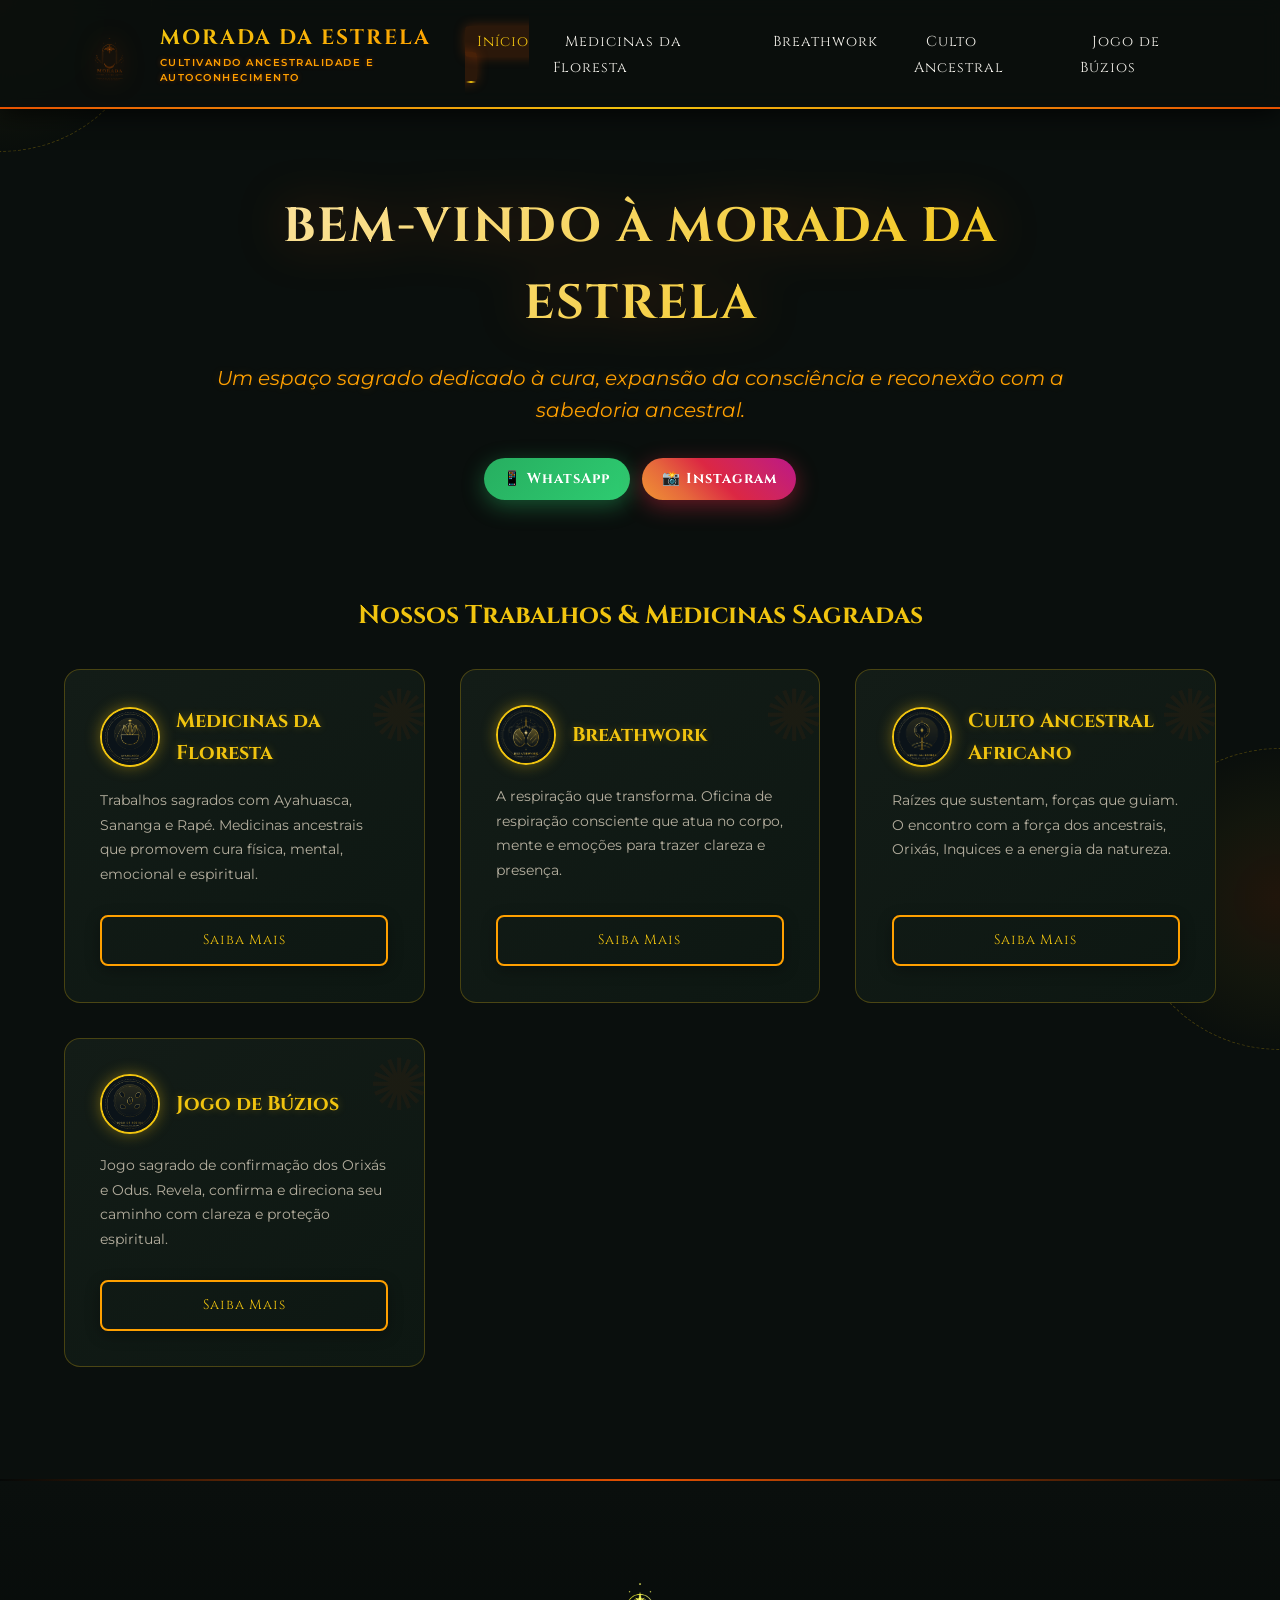
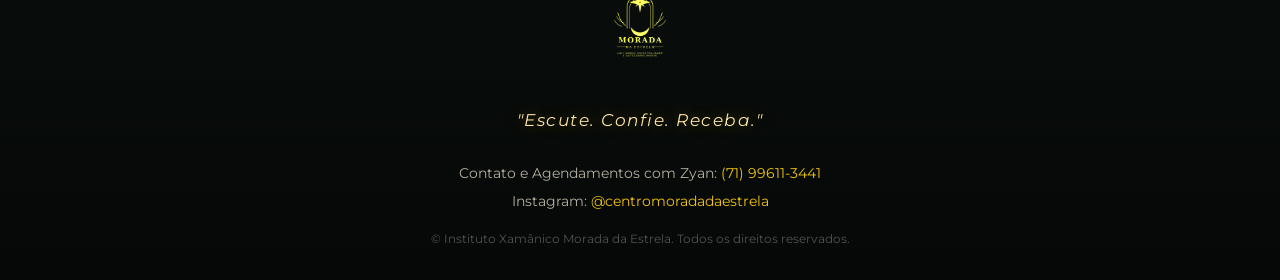
==== index.html @ 3ba4f60c "icone whats e instagram" ====
<!DOCTYPE html>
<html lang="pt-BR">
<head>
    <meta charset="UTF-8">
    <meta name="viewport" content="width=device-width, initial-scale=1.0">
    <title>Instituto Xamânico Morada da Estrela</title>
    <link href="https://fonts.googleapis.com/css2?family=Cinzel:wght@400;600;700&family=Montserrat:wght@300;400;500;600&display=swap" rel="stylesheet">
    <link rel="stylesheet" href="css/style.css">
    <link rel="shortcut icon" href="assets/icones/sol.png" type="image/x-icon">
</head>
<body>

    <header>
        <div class="nav-container">
            <div class="logo-container">
                <a href="index.html" class="logo-link">
                    <img src="assets/imagens/logo.png" alt="Logo Morada da Estrela" class="header-logo">
                    <div class="logo-text">
                        <span class="logo-title">MORADA DA ESTRELA</span>
                        <span class="logo-subtitle">Cultivando Ancestralidade e Autoconhecimento</span>
                    </div>
                </a>
            </div>
            
            <button class="menu-toggle" aria-label="Abrir Menu">
                <span></span>
                <span></span>
                <span></span>
            </button>

            <nav>
                <ul>
                    <li><a href="index.html" class="active">Início</a></li>
                    <li><a href="paginas/medicinas-da-floresta.html">Medicinas da Floresta</a></li>
                    <li><a href="paginas/breathwork.html">Breathwork</a></li>
                    <li><a href="paginas/culto-ancestral.html">Culto Ancestral</a></li>
                    <li><a href="paginas/jogo-de-buzios.html">Jogo de Búzios</a></li>
                </ul>
            </nav>
        </div>
    </header>

    <main>
        <section class="hero">
            <h1>BEM-VINDO À MORADA DA ESTRELA</h1>
            <p class="tagline">Um espaço sagrado dedicado à cura, expansão da consciência e reconexão com a sabedoria ancestral.</p>
            
            <div style="margin-top: 1.5rem; display: flex; gap: 0.8rem; justify-content: center; flex-wrap: wrap;">
                <a href="https://wa.me/5571996113441" target="_blank" class="btn btn-whatsapp" style="padding: 0.6rem 1.2rem; font-size: 0.9rem;">
                    📱 WhatsApp
                </a>
                <a href="https://www.instagram.com/centromoradadaestrela" target="_blank" class="btn btn-instagram" style="padding: 0.6rem 1.2rem; font-size: 0.9rem;">
                    📸 Instagram
                </a>
            </div>
        </section>

        <section class="container">
            <h2 style="text-align: center; font-family: var(--font-heading); color: var(--color-gold); margin-bottom: 2rem; font-size: 1.6rem;">Nossos Trabalhos & Medicinas Sagradas</h2>
            
            <div class="grid">
                <div class="card">
                    <div>
                        <div class="card-header">
                            <img src="assets/icones/ayahuasca.png" alt="Medicinas da Floresta" class="card-thumb">
                            <h3>Medicinas da Floresta</h3>
                        </div>
                        <p style="font-size: 0.9rem;">Trabalhos sagrados com Ayahuasca, Sananga e Rapé. Medicinas ancestrais que promovem cura física, mental, emocional e espiritual.</p>
                    </div>
                    <a href="paginas/medicinas-da-floresta.html" class="btn">Saiba Mais</a>
                </div>

                <div class="card">
                    <div>
                        <div class="card-header">
                            <img src="assets/icones/breathwork.png" alt="Breathwork" class="card-thumb">
                            <h3>Breathwork</h3>
                        </div>
                        <p style="font-size: 0.9rem;">A respiração que transforma. Oficina de respiração consciente que atua no corpo, mente e emoções para trazer clareza e presença.</p>
                    </div>
                    <a href="paginas/breathwork.html" class="btn">Saiba Mais</a>
                </div>

                <div class="card">
                    <div>
                        <div class="card-header">
                            <img src="assets/icones/culto.png" alt="Culto Ancestral Africano" class="card-thumb">
                            <h3>Culto Ancestral Africano</h3>
                        </div>
                        <p style="font-size: 0.9rem;">Raízes que sustentam, forças que guiam. O encontro com a força dos ancestrais, Orixás, Inquices e a energia da natureza.</p>
                    </div>
                    <a href="paginas/culto-ancestral.html" class="btn">Saiba Mais</a>
                </div>

                <div class="card">
                    <div>
                        <div class="card-header">
                            <img src="assets/icones/buzios.png" alt="Jogo de Búzios" class="card-thumb">
                            <h3>Jogo de Búzios</h3>
                        </div>
                        <p style="font-size: 0.9rem;">Jogo sagrado de confirmação dos Orixás e Odus. Revela, confirma e direciona seu caminho com clareza e proteção espiritual.</p>
                    </div>
                    <a href="paginas/jogo-de-buzios.html" class="btn">Saiba Mais</a>
                </div>
            </div>
        </section>
    </main>

    <footer>
        <div style="margin-bottom: 1.5rem;">
            <img src="assets/imagens/logo.png" alt="Logo Morada da Estrela" style="width: 130px; height: 130px; object-fit: contain; filter: invert(100%) sepia(100%) saturate(400%) hue-rotate(5deg) brightness(110%);">
        </div>

        <p class="footer-quote" style="font-size: 1.05rem;">"Escute. Confie. Receba."</p>
        <p style="color: var(--color-muted); font-size: 0.85rem;">
            Contato e Agendamentos com Zyan: 
            <a href="https://wa.me/5571996113441" style="color: var(--color-gold); text-decoration: none;" target="_blank">(71) 99611-3441</a>
        </p>
        <p style="color: var(--color-muted); font-size: 0.85rem; margin-top: 0.4rem;">
            Instagram: 
            <a href="https://www.instagram.com/centromoradadaestrela" style="color: var(--color-gold); text-decoration: none;" target="_blank">@centromoradadaestrela</a>
        </p>
        <p style="color: rgba(255,255,255,0.3); font-size: 0.75rem; margin-top: 1rem;">&copy; Instituto Xamânico Morada da Estrela. Todos os direitos reservados.</p>
    </footer>

    <script src="js/main.js"></script>
</body>
</html>
---- css/style.css ----
/* Estilos Gerais - Instituto Xamânico Morada da Estrela */
:root {
    --color-bg: #0a0f0d;            /* Verde Floresta Noturno Profundo */
    --color-card: #131c17;          /* Verde Folha Sombrio Texturizado */
    --color-gold: #f1c40f;          /* Dourado Solar Vibrante */
    --color-gold-light: #fce4a6;    /* Dourado Estelar Brilhante */
    --color-fire: #e65100;          /* Laranja Fogo Sagrado Vivo */
    --color-terracotta: #d84315;    /* Terracota Terra Quente */
    --color-ochre: #ffa000;         /* Ocre Solar Intenso */
    --color-text: #f4f1eb;          /* Marfim Orgânico Luminoso */
    --color-muted: #b5af9f;         /* Cinza Esverdeado Suave */
    --color-accent: #1b382b;        /* Verde Esmeralda Ancestral */
    --color-whatsapp: #27ae60;      /* Verde Natural Vivo */
    --font-heading: 'Cinzel', 'Georgia', serif;
    --font-body: 'Montserrat', sans-serif;
}

* {
    margin: 0;
    padding: 0;
    box-sizing: border-box;
    scroll-behavior: smooth;
}

/* ==========================================
    ANIMAÇÕES VIVAS E SAGRADAS
   ========================================== */
@keyframes magicalGlow {
    0%, 100% {
        box-shadow: 0 0 20px rgba(241, 196, 15, 0.2), inset 0 0 15px rgba(230, 81, 0, 0.1);
        border-color: rgba(241, 196, 15, 0.4);
    }
    50% {
        box-shadow: 0 0 35px rgba(230, 81, 0, 0.4), inset 0 0 25px rgba(241, 196, 15, 0.2);
        border-color: rgba(230, 81, 0, 0.8);
    }
}

@keyframes floatHero {
    0%, 100% { transform: translateY(0); }
    50% { transform: translateY(-8px); }
}

@keyframes mandalaSpin {
    from { transform: rotate(0deg) scale(1); }
    50% { transform: rotate(180deg) scale(1.05); }
    to { transform: rotate(360deg) scale(1); }
}

@keyframes fireSparkle {
    0%, 100% { opacity: 0.3; transform: scale(1); }
    50% { opacity: 0.7; transform: scale(1.15); }
}

@keyframes textShimmer {
    0% { background-position: 0% 50%; }
    50% { background-position: 100% 50%; }
    100% { background-position: 0% 50%; }
}

body {
    background-color: var(--color-bg);
    color: var(--color-text);
    font-family: var(--font-body);
    line-height: 1.6;
    
    /* IMAGEM DO CÉU ESTRELADO DE FUNDO COM FILTRO DE ESCURECIMENTO */
    background-image: 
        radial-gradient(circle at 50% 50%, rgba(10, 15, 13, 0.65) 0%, rgba(10, 15, 13, 0.92) 100%),
        url('https://images.unsplash.com/photo-1506703719100-a0f3a48c0f86?q=80&w=1920&auto=format&fit=crop');
    
    background-size: cover;
    background-position: center;
    background-attachment: fixed; /* Efeito imersivo fixed ao rolar */
    min-height: 100vh;
    overflow-x: hidden;
    position: relative;
}

/* Mandalas Animadas nas Bordas da Página */
body::before, body::after {
    content: '';
    position: fixed;
    width: 300px;
    height: 300px;
    background: radial-gradient(circle, rgba(230, 81, 0, 0.1) 0%, rgba(241, 196, 15, 0.04) 40%, transparent 75%);
    border: 1px dashed rgba(241, 196, 15, 0.25);
    border-radius: 50%;
    z-index: -1;
    pointer-events: none;
    animation: mandalaSpin 40s linear infinite;
}

body::before {
    top: -150px;
    left: -150px;
}

body::after {
    bottom: -150px;
    right: -150px;
    animation-direction: reverse;
    animation-duration: 50s;
}

/* ==========================================
    PADRONIZAÇÃO DE IMAGENS E ÍCONES (FIX TAMANHOS)
   ========================================== */

/* Ícones dos Cards (padronizados em todas as páginas) */
.card-thumb {
    width: 60px !important;
    height: 60px !important;
    min-width: 60px !important;
    min-height: 60px !important;
    border-radius: 50%;
    object-fit: cover;
    border: 2px solid var(--color-gold);
    box-shadow: 0 0 15px rgba(241, 196, 15, 0.4);
    flex-shrink: 0;
    transition: all 0.4s ease;
}

/* Emblema do Topo / Hero (Páginas internas) */
.hero-emblem {
    width: 90px;
    height: 90px;
    margin: 0 auto 1.5rem auto;
    display: flex;
    align-items: center;
    justify-content: center;
}

.hero-emblem-img {
    width: 100% !important;
    height: 100% !important;
    object-fit: contain;
    filter: drop-shadow(0 0 15px rgba(241, 196, 15, 0.5));
    animation: floatHero 4s ease-in-out infinite;
}

/* Logos do Header */
.header-logo {
    width: 75px !important;
    height: 75px !important;
    object-fit: contain;
    filter: sepia(100%) saturate(600%) hue-rotate(350deg) brightness(125%) drop-shadow(0 0 12px rgba(230, 81, 0, 0.6));
    transition: transform 0.5s cubic-bezier(0.175, 0.885, 0.32, 1.275), filter 0.3s ease;
}

/* ==========================================
    HEADER & NAVEGAÇÃO INTERATIVA
   ========================================== */
header {
    background-color: rgba(10, 15, 13, 0.9);
    border-bottom: 2px solid transparent;
    border-image: linear-gradient(90deg, var(--color-fire), var(--color-gold), var(--color-fire)) 1;
    position: sticky;
    top: 0;
    z-index: 1000;
    backdrop-filter: blur(10px);
    box-shadow: 0 4px 25px rgba(0, 0, 0, 0.8);
    transition: all 0.4s ease;
}

.nav-container {
    max-width: 1200px;
    margin: 0 auto;
    display: flex;
    justify-content: space-between;
    align-items: center;
    padding: 1rem 2rem;
    position: relative;
}

.logo-container {
    display: flex;
    align-items: center;
}

.logo-link {
    display: flex;
    align-items: center;
    gap: 0.8rem;
    text-decoration: none;
}

.logo-text {
    display: flex;
    flex-direction: column;
}

.logo-title {
    font-family: var(--font-heading);
    background: linear-gradient(135deg, var(--color-gold), var(--color-ochre), var(--color-fire));
    background-size: 200% auto;
    -webkit-background-clip: text;
    -webkit-text-fill-color: transparent;
    font-size: 1.3rem;
    letter-spacing: 2px;
    text-transform: uppercase;
    font-weight: 700;
    animation: textShimmer 6s ease infinite;
}

.logo-subtitle {
    font-size: 0.6rem;
    color: var(--color-ochre);
    letter-spacing: 1.5px;
    text-transform: uppercase;
    font-weight: 600;
    text-shadow: 0 0 5px rgba(230, 81, 0, 0.4);
}

nav ul {
    display: flex;
    list-style: none;
    gap: 1.5rem;
}

nav a {
    color: var(--color-text);
    text-decoration: none;
    font-size: 0.9rem;
    letter-spacing: 1px;
    transition: all 0.3s cubic-bezier(0.4, 0, 0.2, 1);
    font-family: var(--font-heading);
    position: relative;
    padding: 6px 12px;
    border-radius: 4px;
}

nav a:hover {
    color: var(--color-gold);
    background: rgba(241, 196, 15, 0.08);
    transform: translateY(-2px);
}

nav a.active {
    color: var(--color-gold);
    background: rgba(230, 81, 0, 0.15);
    box-shadow: 0 0 12px rgba(230, 81, 0, 0.3);
}

nav a.active::after {
    content: '';
    position: absolute;
    bottom: 0;
    left: 10%;
    width: 80%;
    height: 2px;
    background: linear-gradient(90deg, transparent, var(--color-gold), transparent);
}

/* Botão Menu Hambúrguer (Mobile) Animado */
.menu-toggle {
    display: none;
    flex-direction: column;
    justify-content: space-around;
    width: 32px;
    height: 26px;
    background: transparent;
    border: none;
    cursor: pointer;
    z-index: 1001;
    padding: 0;
}

.menu-toggle span {
    width: 100%;
    height: 3px;
    background: linear-gradient(90deg, var(--color-gold), var(--color-fire));
    border-radius: 3px;
    transition: all 0.4s cubic-bezier(0.68, -0.55, 0.265, 1.55);
    box-shadow: 0 0 8px rgba(241, 196, 15, 0.4);
}

.menu-toggle.open span:nth-child(1) {
    transform: rotate(45deg) translate(6px, 6px);
}

.menu-toggle.open span:nth-child(2) {
    opacity: 0;
    transform: translateX(-10px);
}

.menu-toggle.open span:nth-child(3) {
    transform: rotate(-45deg) translate(6px, -6px);
}

/* ==========================================
    HERO SECTION DINÂMICA
   ========================================== */
.hero {
    text-align: center;
    padding: 5rem 1.5rem 4rem;
    max-width: 900px;
    margin: 0 auto;
    position: relative;
    animation: floatHero 6s ease-in-out infinite;
}

.hero h1 {
    font-family: var(--font-heading);
    background: linear-gradient(135deg, var(--color-gold-light), var(--color-gold), var(--color-fire));
    background-size: 200% auto;
    -webkit-background-clip: text;
    -webkit-text-fill-color: transparent;
    font-size: 3rem;
    margin-bottom: 1.2rem;
    letter-spacing: 2px;
    animation: textShimmer 5s ease infinite;
    filter: drop-shadow(0 0 25px rgba(230, 81, 0, 0.3));
}

.hero p.tagline {
    font-size: 1.25rem;
    font-style: italic;
    color: var(--color-ochre);
    margin-bottom: 2rem;
    text-shadow: 0 0 10px rgba(255, 160, 0, 0.2);
}

/* ==========================================
    GRID & CARDS COM FLUTUAÇÃO E BRILHO VIVO
   ========================================== */
.container {
    max-width: 1200px;
    margin: 0 auto;
    padding: 2rem 1.5rem;
}

.grid {
    display: grid;
    grid-template-columns: repeat(auto-fit, minmax(280px, 1fr));
    gap: 2.2rem;
    margin-top: 2rem;
}

.card {
    background: linear-gradient(145deg, var(--color-card) 0%, #0d1712 100%);
    border: 1px solid rgba(241, 196, 15, 0.25);
    border-radius: 16px;
    padding: 2.2rem;
    position: relative;
    overflow: hidden;
    transition: all 0.4s cubic-bezier(0.165, 0.84, 0.44, 1);
    display: flex;
    flex-direction: column;
    justify-content: space-between;
    animation: magicalGlow 7s ease-in-out infinite;
}

.card::before {
    content: '✺';
    position: absolute;
    top: -12px;
    right: -5px;
    font-size: 4.5rem;
    color: rgba(230, 81, 0, 0.05);
    pointer-events: none;
    transition: transform 0.6s cubic-bezier(0.175, 0.885, 0.32, 1.275);
}

.card:hover {
    transform: translateY(-10px) scale(1.02);
    border-color: var(--color-fire);
    box-shadow: 0 15px 35px rgba(230, 81, 0, 0.35), inset 0 0 20px rgba(241, 196, 15, 0.15);
}

.card:hover::before {
    transform: rotate(180deg) scale(1.3);
    color: rgba(241, 196, 15, 0.15);
}

.card-header {
    display: flex;
    align-items: center;
    gap: 1rem;
    margin-bottom: 1.2rem;
}

.card:hover .card-thumb {
    transform: scale(1.1) rotate(5deg);
    border-color: var(--color-fire);
    box-shadow: 0 0 25px rgba(230, 81, 0, 0.8);
}

.card h2, .card h3 {
    font-family: var(--font-heading);
    color: var(--color-gold);
    margin: 0;
    font-size: 1.25rem;
    text-shadow: 0 0 8px rgba(241, 196, 15, 0.3);
    transition: color 0.3s ease;
}

.card:hover h2, .card:hover h3 {
    color: var(--color-gold-light);
}

.card p {
    color: var(--color-muted);
    font-size: 0.95rem;
    margin-bottom: 1.8rem;
    line-height: 1.7;
}

/* ==========================================
    BOTÕES COM EFEITOS DE PULSO E GRADIENTES
   ========================================== */
.btn {
    display: inline-block;
    padding: 0.8rem 1.6rem;
    background: transparent;
    color: var(--color-gold);
    border: 2px solid var(--color-ochre);
    border-radius: 8px;
    text-decoration: none;
    font-family: var(--font-heading);
    font-size: 0.85rem;
    letter-spacing: 1px;
    text-align: center;
    position: relative;
    overflow: hidden;
    transition: all 0.4s cubic-bezier(0.25, 1, 0.5, 1);
    box-shadow: 0 4px 15px rgba(0, 0, 0, 0.3);
}

.btn::before {
    content: '';
    position: absolute;
    top: 0;
    left: -100%;
    width: 100%;
    height: 100%;
    background: linear-gradient(90deg, transparent, rgba(241, 196, 15, 0.4), transparent);
    transition: 0.6s;
}

.btn:hover::before {
    left: 100%;
}

.btn:hover {
    background: linear-gradient(135deg, var(--color-fire), var(--color-terracotta));
    border-color: var(--color-fire);
    color: #fff;
    box-shadow: 0 6px 22px rgba(230, 81, 0, 0.6);
    transform: translateY(-3px) scale(1.02);
}

.btn-whatsapp {
    background: linear-gradient(135deg, #27ae60, #2ecc71);
    color: #fff;
    border: none;
    font-weight: bold;
    display: inline-flex;
    align-items: center;
    justify-content: center;
    gap: 0.6rem;
    padding: 1rem 2.2rem;
    font-size: 1rem;
    border-radius: 35px;
    box-shadow: 0 6px 22px rgba(39, 174, 96, 0.45);
    text-decoration: none;
    transition: all 0.3s cubic-bezier(0.175, 0.885, 0.32, 1.275);
}

.btn-whatsapp:hover {
    background: linear-gradient(135deg, #219653, #27ae60);
    color: #fff;
    transform: scale(1.06) translateY(-2px);
    box-shadow: 0 10px 30px rgba(39, 174, 96, 0.7);
}

.btn-instagram {
    background: linear-gradient(45deg, #f09433 0%, #e6683c 25%, #dc2743 50%, #cc2366 75%, #bc1888 100%);
    color: #ffffff;
    border: none;
    font-weight: bold;
    display: inline-flex;
    align-items: center;
    justify-content: center;
    gap: 0.6rem;
    padding: 1rem 2.2rem;
    font-size: 1rem;
    border-radius: 35px;
    box-shadow: 0 6px 22px rgba(220, 39, 67, 0.45);
    text-decoration: none;
    transition: all 0.3s cubic-bezier(0.175, 0.885, 0.32, 1.275);
}

.btn-instagram:hover {
    transform: scale(1.06) translateY(-2px);
    box-shadow: 0 10px 30px rgba(220, 39, 67, 0.7);
    color: #ffffff;
}

/* ==========================================
    SEÇÕES DE CONTEÚDO E INFO-BOXES
   ========================================== */
.content-section {
    background: linear-gradient(145deg, var(--color-card) 0%, #0d1712 100%);
    border: 1px solid rgba(230, 81, 0, 0.3);
    border-radius: 16px;
    padding: 3rem;
    margin-bottom: 2.5rem;
    position: relative;
    overflow: hidden;
    box-shadow: 0 10px 35px rgba(0, 0, 0, 0.6);
    transition: transform 0.3s ease, box-shadow 0.3s ease;
}

.content-section:hover {
    box-shadow: 0 15px 45px rgba(230, 81, 0, 0.2);
}

.content-section::after {
    content: '❂';
    position: absolute;
    bottom: -20px;
    right: 15px;
    font-size: 7rem;
    color: rgba(241, 196, 15, 0.04);
    pointer-events: none;
    animation: fireSparkle 4s ease-in-out infinite;
}

.content-section h2 {
    font-family: var(--font-heading);
    color: var(--color-gold);
    border-bottom: 2px solid rgba(230, 81, 0, 0.4);
    padding-bottom: 0.8rem;
    margin-bottom: 1.8rem;
    text-shadow: 0 0 10px rgba(241, 196, 15, 0.3);
}

.info-grid {
    display: grid;
    grid-template-columns: repeat(auto-fit, minmax(280px, 1fr));
    gap: 1.8rem;
    margin-top: 2rem;
}

.info-box {
    background: rgba(10, 15, 13, 0.85);
    padding: 1.8rem;
    border-left: 4px solid var(--color-fire);
    border-radius: 8px;
    transition: all 0.4s cubic-bezier(0.165, 0.84, 0.44, 1);
    box-shadow: 0 4px 15px rgba(0, 0, 0, 0.4);
}

.info-box:hover {
    transform: translateX(8px) translateY(-3px);
    border-left-color: var(--color-gold);
    background: rgba(15, 24, 20, 0.95);
    box-shadow: -8px 5px 25px rgba(230, 81, 0, 0.25);
}

.info-box h3, .info-box h4 {
    color: var(--color-ochre);
    margin-bottom: 0.8rem;
    font-family: var(--font-heading);
    display: flex;
    align-items: center;
    gap: 0.6rem;
    text-shadow: 0 0 5px rgba(255, 160, 0, 0.3);
}

.info-box p {
    color: var(--color-text);
    font-size: 0.95rem;
    line-height: 1.7;
}

/* ==========================================
    FOOTER VIVO E ILUMINADO
   ========================================== */
footer {
    text-align: center;
    padding: 4rem 1.5rem 2rem;
    border-top: 2px solid transparent;
    border-image: linear-gradient(90deg, transparent, var(--color-fire), transparent) 1;
    margin-top: 5rem;
    background: linear-gradient(to top, #050807, #0a0f0d);
    position: relative;
}

.footer-quote {
    font-style: italic;
    color: var(--color-gold-light);
    margin-bottom: 1.8rem;
    font-size: 1.2rem;
    letter-spacing: 1.5px;
    text-shadow: 0 0 15px rgba(241, 196, 15, 0.4);
    animation: fireSparkle 3s ease-in-out infinite;
}

/* ==========================================
    RESPONSIVIDADE MOBILE
   ========================================== */
@media (max-width: 768px) {
    .nav-container {
        padding: 0.8rem 1.2rem;
    }

    .header-logo {
        width: 58px !important;
        height: 58px !important;
    }

    .logo-title {
        font-size: 1.05rem;
    }

    .logo-subtitle {
        display: none;
    }

    .menu-toggle {
        display: flex;
    }

    nav {
        position: absolute;
        top: 100%;
        left: 0;
        width: 100%;
        background-color: rgba(10, 15, 13, 0.98);
        border-bottom: 2px solid var(--color-fire);
        max-height: 0;
        overflow: hidden;
        transition: max-height 0.4s ease-in-out;
        box-shadow: 0 15px 30px rgba(0, 0, 0, 0.9);
    }

    nav.active {
        max-height: 350px;
    }

    nav ul {
        flex-direction: column;
        align-items: center;
        padding: 1.8rem 0;
        gap: 1.2rem;
    }

    .hero {
        padding: 3rem 1rem 2rem;
        animation: none;
    }

    .hero h1 {
        font-size: 2.1rem;
    }

    .hero p.tagline {
        font-size: 1.05rem;
    }

    .btn-whatsapp, .btn-instagram {
        width: 100%;
        font-size: 0.95rem;
        padding: 0.9rem 1rem;
    }

    .content-section {
        padding: 1.8rem;
    }

    .info-grid {
        grid-template-columns: 1fr;
    }
}
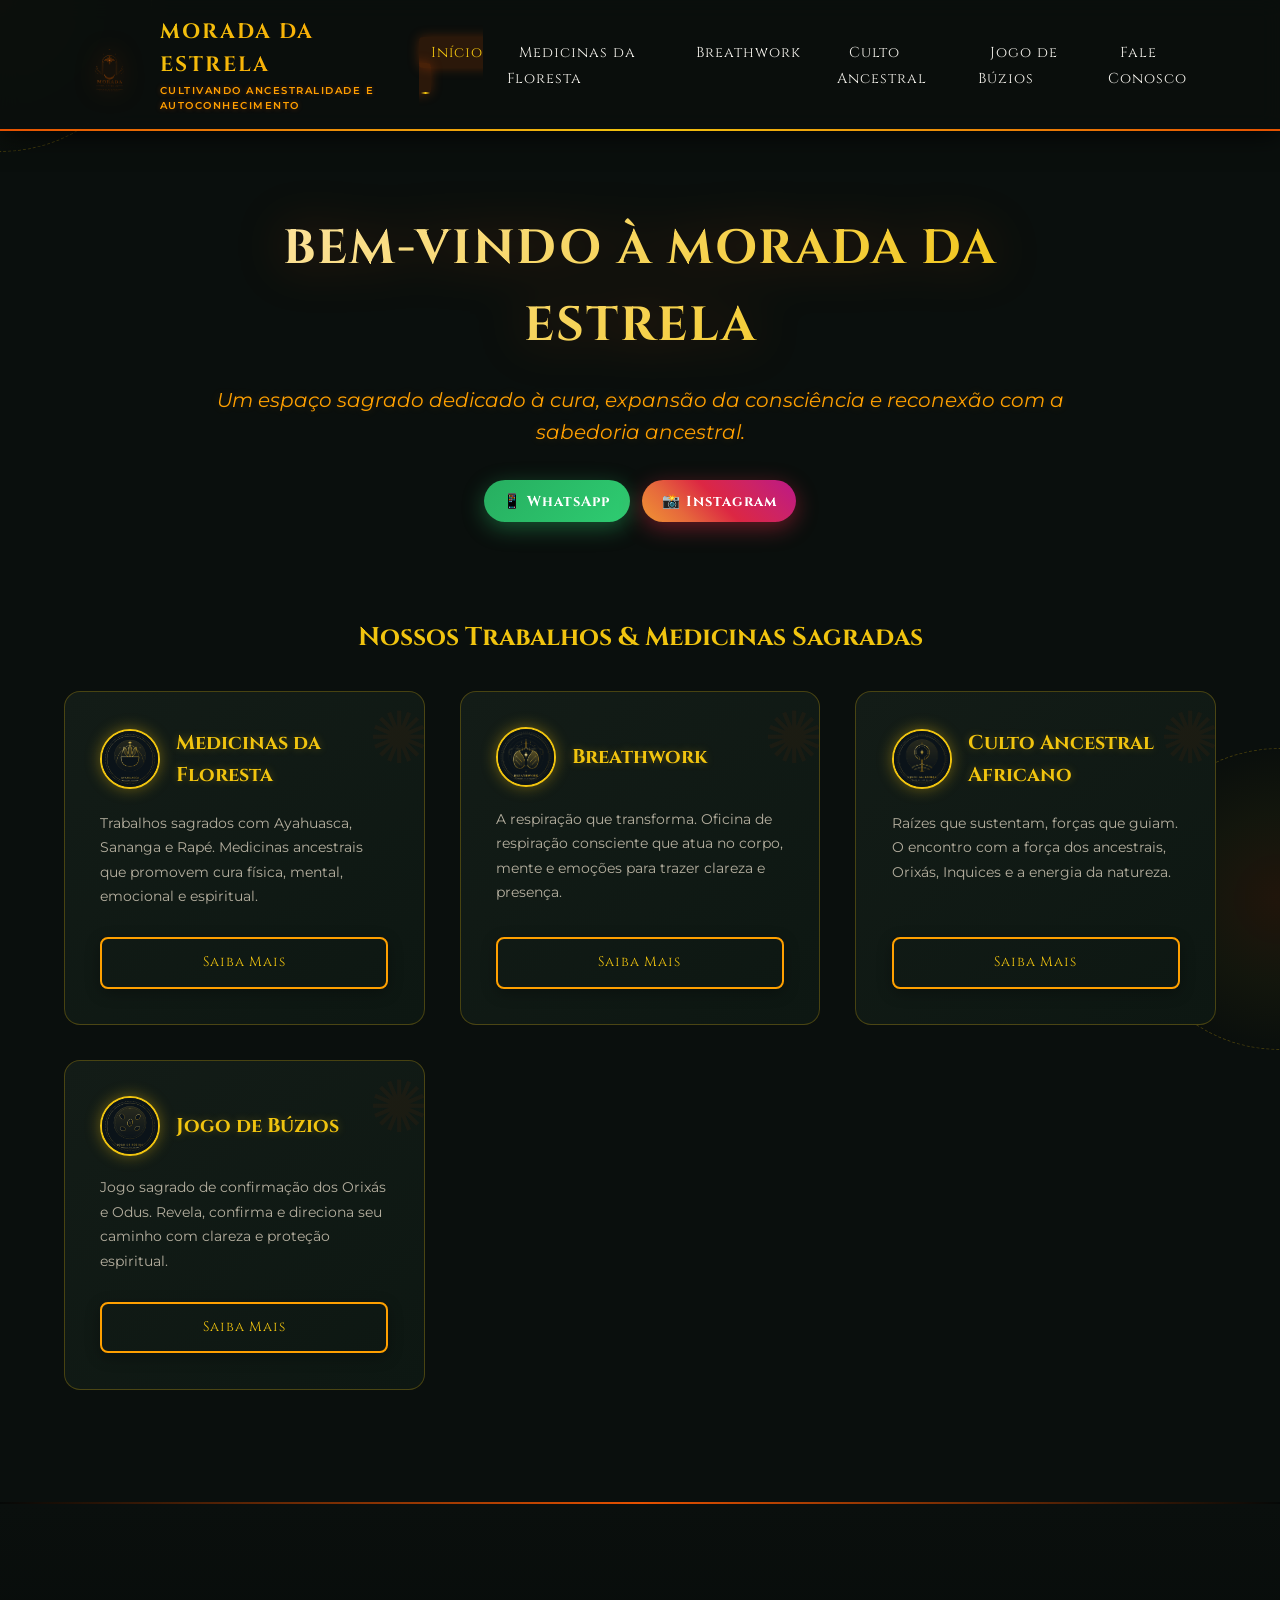
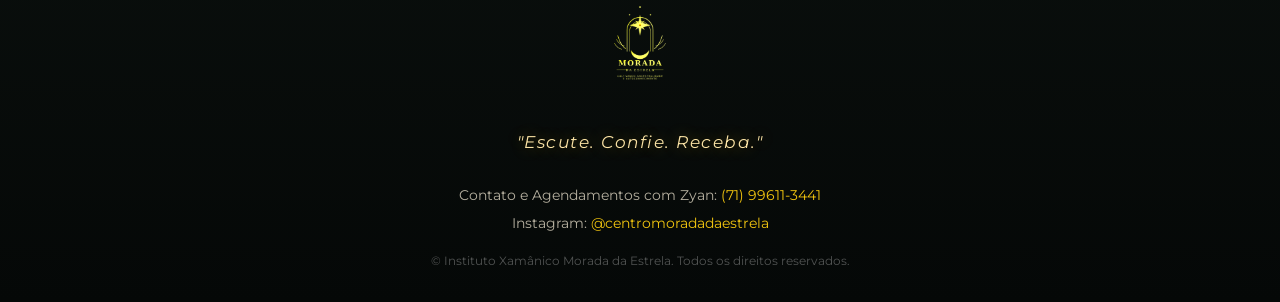
==== commit d109361c: "contato.html" ====
--- a/index.html
+++ b/index.html
@@ -1,13 +1,17 @@
 <!DOCTYPE html>
 <html lang="pt-BR">
+
 <head>
     <meta charset="UTF-8">
     <meta name="viewport" content="width=device-width, initial-scale=1.0">
     <title>Instituto Xamânico Morada da Estrela</title>
-    <link href="https://fonts.googleapis.com/css2?family=Cinzel:wght@400;600;700&family=Montserrat:wght@300;400;500;600&display=swap" rel="stylesheet">
+    <link
+        href="https://fonts.googleapis.com/css2?family=Cinzel:wght@400;600;700&family=Montserrat:wght@300;400;500;600&display=swap"
+        rel="stylesheet">
     <link rel="stylesheet" href="css/style.css">
     <link rel="shortcut icon" href="assets/icones/sol.png" type="image/x-icon">
 </head>
+
 <body>
 
     <header>
@@ -21,7 +25,7 @@
                     </div>
                 </a>
             </div>
-            
+
             <button class="menu-toggle" aria-label="Abrir Menu">
                 <span></span>
                 <span></span>
@@ -35,6 +39,8 @@
                     <li><a href="paginas/breathwork.html">Breathwork</a></li>
                     <li><a href="paginas/culto-ancestral.html">Culto Ancestral</a></li>
                     <li><a href="paginas/jogo-de-buzios.html">Jogo de Búzios</a></li>
+                    <li><a href="paginas/contato.html">Fale Conosco</a></li>
+
                 </ul>
             </nav>
         </div>
@@ -43,21 +49,26 @@
     <main>
         <section class="hero">
             <h1>BEM-VINDO À MORADA DA ESTRELA</h1>
-            <p class="tagline">Um espaço sagrado dedicado à cura, expansão da consciência e reconexão com a sabedoria ancestral.</p>
-            
+            <p class="tagline">Um espaço sagrado dedicado à cura, expansão da consciência e reconexão com a sabedoria
+                ancestral.</p>
+
             <div style="margin-top: 1.5rem; display: flex; gap: 0.8rem; justify-content: center; flex-wrap: wrap;">
-                <a href="https://wa.me/5571996113441" target="_blank" class="btn btn-whatsapp" style="padding: 0.6rem 1.2rem; font-size: 0.9rem;">
+                <a href="https://wa.me/5571996113441" target="_blank" class="btn btn-whatsapp"
+                    style="padding: 0.6rem 1.2rem; font-size: 0.9rem;">
                     📱 WhatsApp
                 </a>
-                <a href="https://www.instagram.com/centromoradadaestrela" target="_blank" class="btn btn-instagram" style="padding: 0.6rem 1.2rem; font-size: 0.9rem;">
+                <a href="https://www.instagram.com/centromoradadaestrela" target="_blank" class="btn btn-instagram"
+                    style="padding: 0.6rem 1.2rem; font-size: 0.9rem;">
                     📸 Instagram
                 </a>
             </div>
         </section>
 
         <section class="container">
-            <h2 style="text-align: center; font-family: var(--font-heading); color: var(--color-gold); margin-bottom: 2rem; font-size: 1.6rem;">Nossos Trabalhos & Medicinas Sagradas</h2>
-            
+            <h2
+                style="text-align: center; font-family: var(--font-heading); color: var(--color-gold); margin-bottom: 2rem; font-size: 1.6rem;">
+                Nossos Trabalhos & Medicinas Sagradas</h2>
+
             <div class="grid">
                 <div class="card">
                     <div>
@@ -65,7 +76,8 @@
                             <img src="assets/icones/ayahuasca.png" alt="Medicinas da Floresta" class="card-thumb">
                             <h3>Medicinas da Floresta</h3>
                         </div>
-                        <p style="font-size: 0.9rem;">Trabalhos sagrados com Ayahuasca, Sananga e Rapé. Medicinas ancestrais que promovem cura física, mental, emocional e espiritual.</p>
+                        <p style="font-size: 0.9rem;">Trabalhos sagrados com Ayahuasca, Sananga e Rapé. Medicinas
+                            ancestrais que promovem cura física, mental, emocional e espiritual.</p>
                     </div>
                     <a href="paginas/medicinas-da-floresta.html" class="btn">Saiba Mais</a>
                 </div>
@@ -76,7 +88,8 @@
                             <img src="assets/icones/breathwork.png" alt="Breathwork" class="card-thumb">
                             <h3>Breathwork</h3>
                         </div>
-                        <p style="font-size: 0.9rem;">A respiração que transforma. Oficina de respiração consciente que atua no corpo, mente e emoções para trazer clareza e presença.</p>
+                        <p style="font-size: 0.9rem;">A respiração que transforma. Oficina de respiração consciente que
+                            atua no corpo, mente e emoções para trazer clareza e presença.</p>
                     </div>
                     <a href="paginas/breathwork.html" class="btn">Saiba Mais</a>
                 </div>
@@ -87,7 +100,8 @@
                             <img src="assets/icones/culto.png" alt="Culto Ancestral Africano" class="card-thumb">
                             <h3>Culto Ancestral Africano</h3>
                         </div>
-                        <p style="font-size: 0.9rem;">Raízes que sustentam, forças que guiam. O encontro com a força dos ancestrais, Orixás, Inquices e a energia da natureza.</p>
+                        <p style="font-size: 0.9rem;">Raízes que sustentam, forças que guiam. O encontro com a força dos
+                            ancestrais, Orixás, Inquices e a energia da natureza.</p>
                     </div>
                     <a href="paginas/culto-ancestral.html" class="btn">Saiba Mais</a>
                 </div>
@@ -98,7 +112,8 @@
                             <img src="assets/icones/buzios.png" alt="Jogo de Búzios" class="card-thumb">
                             <h3>Jogo de Búzios</h3>
                         </div>
-                        <p style="font-size: 0.9rem;">Jogo sagrado de confirmação dos Orixás e Odus. Revela, confirma e direciona seu caminho com clareza e proteção espiritual.</p>
+                        <p style="font-size: 0.9rem;">Jogo sagrado de confirmação dos Orixás e Odus. Revela, confirma e
+                            direciona seu caminho com clareza e proteção espiritual.</p>
                     </div>
                     <a href="paginas/jogo-de-buzios.html" class="btn">Saiba Mais</a>
                 </div>
@@ -108,21 +123,26 @@
 
     <footer>
         <div style="margin-bottom: 1.5rem;">
-            <img src="assets/imagens/logo.png" alt="Logo Morada da Estrela" style="width: 130px; height: 130px; object-fit: contain; filter: invert(100%) sepia(100%) saturate(400%) hue-rotate(5deg) brightness(110%);">
+            <img src="assets/imagens/logo.png" alt="Logo Morada da Estrela"
+                style="width: 130px; height: 130px; object-fit: contain; filter: invert(100%) sepia(100%) saturate(400%) hue-rotate(5deg) brightness(110%);">
         </div>
 
         <p class="footer-quote" style="font-size: 1.05rem;">"Escute. Confie. Receba."</p>
         <p style="color: var(--color-muted); font-size: 0.85rem;">
-            Contato e Agendamentos com Zyan: 
-            <a href="https://wa.me/5571996113441" style="color: var(--color-gold); text-decoration: none;" target="_blank">(71) 99611-3441</a>
+            Contato e Agendamentos com Zyan:
+            <a href="https://wa.me/5571996113441" style="color: var(--color-gold); text-decoration: none;"
+                target="_blank">(71) 99611-3441</a>
         </p>
         <p style="color: var(--color-muted); font-size: 0.85rem; margin-top: 0.4rem;">
-            Instagram: 
-            <a href="https://www.instagram.com/centromoradadaestrela" style="color: var(--color-gold); text-decoration: none;" target="_blank">@centromoradadaestrela</a>
+            Instagram:
+            <a href="https://www.instagram.com/centromoradadaestrela"
+                style="color: var(--color-gold); text-decoration: none;" target="_blank">@centromoradadaestrela</a>
         </p>
-        <p style="color: rgba(255,255,255,0.3); font-size: 0.75rem; margin-top: 1rem;">&copy; Instituto Xamânico Morada da Estrela. Todos os direitos reservados.</p>
+        <p style="color: rgba(255,255,255,0.3); font-size: 0.75rem; margin-top: 1rem;">&copy; Instituto Xamânico Morada
+            da Estrela. Todos os direitos reservados.</p>
     </footer>
 
     <script src="js/main.js"></script>
 </body>
+
 </html>
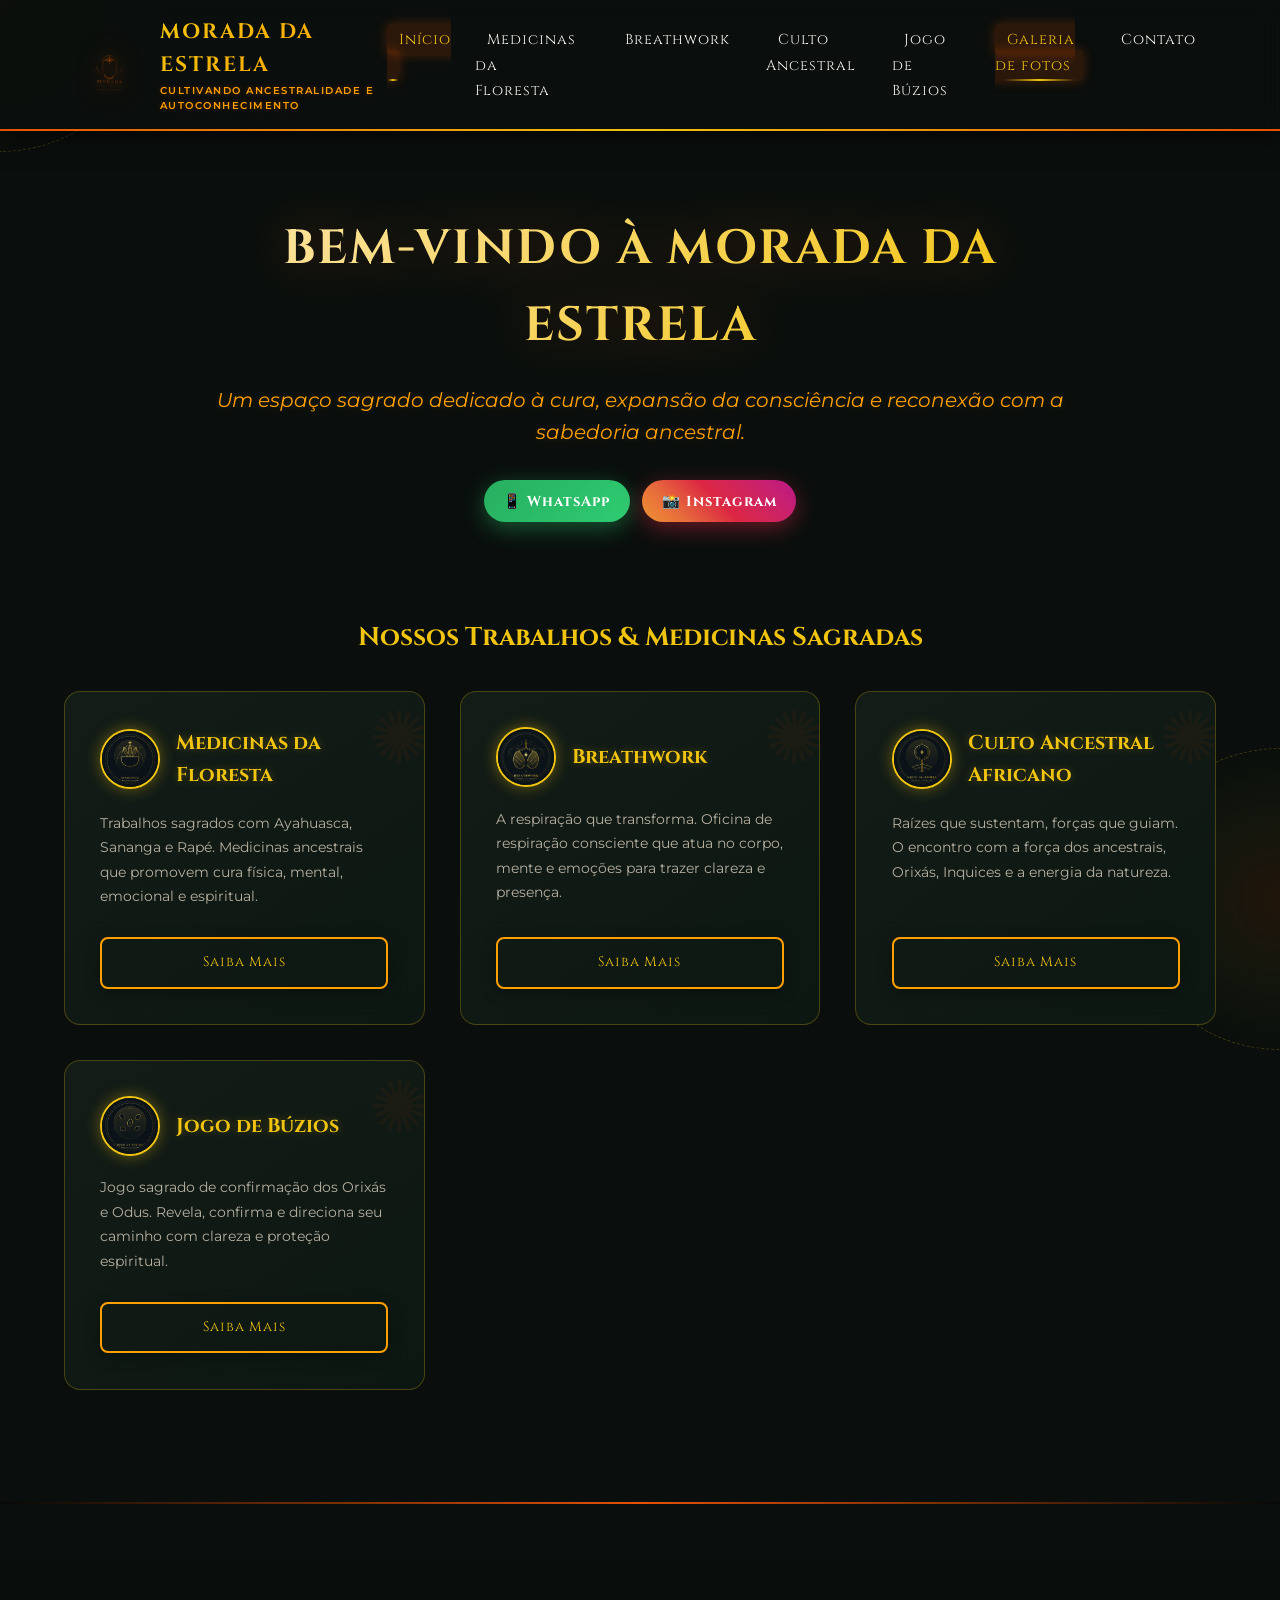
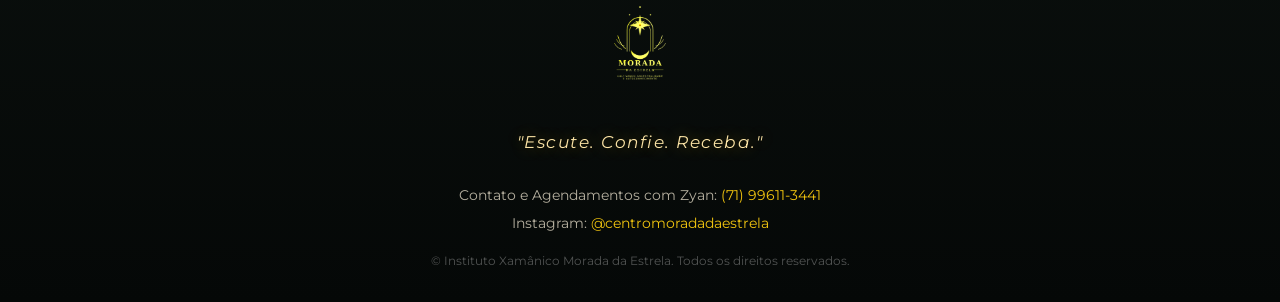
==== commit 177ae9a3: "galeria de fotos" ====
--- a/index.html
+++ b/index.html
@@ -34,13 +34,13 @@
 
             <nav>
                 <ul>
-                    <li><a href="index.html" class="active">Início</a></li>
-                    <li><a href="paginas/medicinas-da-floresta.html">Medicinas da Floresta</a></li>
-                    <li><a href="paginas/breathwork.html">Breathwork</a></li>
-                    <li><a href="paginas/culto-ancestral.html">Culto Ancestral</a></li>
-                    <li><a href="paginas/jogo-de-buzios.html">Jogo de Búzios</a></li>
-                    <li><a href="paginas/contato.html">Fale Conosco</a></li>
-
+                    <li><a href="../index.html">Início</a></li>
+                    <li><a href="/paginas/medicinas-da-floresta.html">Medicinas da Floresta</a></li>
+                    <li><a href="/paginas/breathwork.html">Breathwork</a></li>
+                    <li><a href="/paginas/culto-ancestral.html">Culto Ancestral</a></li>
+                    <li><a href="/paginas/jogo-de-buzios.html">Jogo de Búzios</a></li>
+                    <li><a href="/paginas/galeria.html" class="active">Galeria de fotos</a></li>
+                    <li><a href="/paginas/contato.html">Contato</a></li>
                 </ul>
             </nav>
         </div>
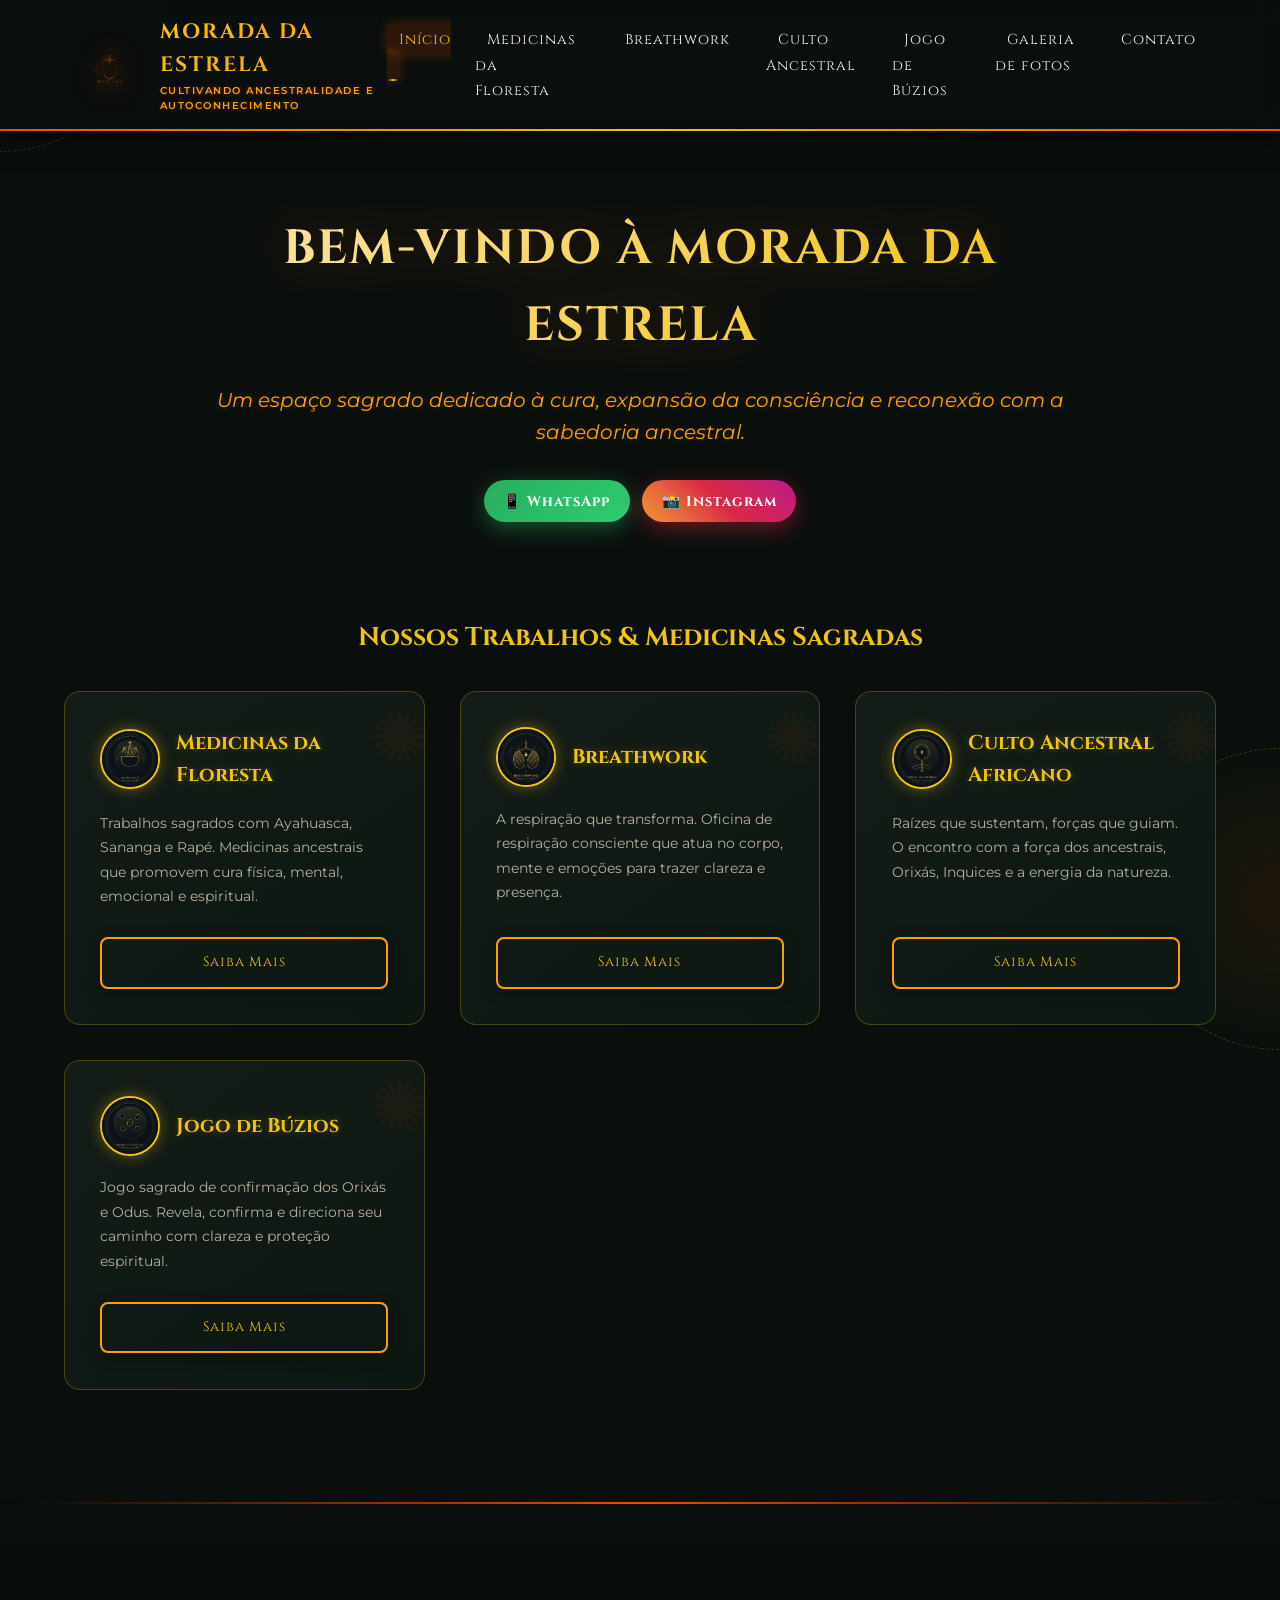
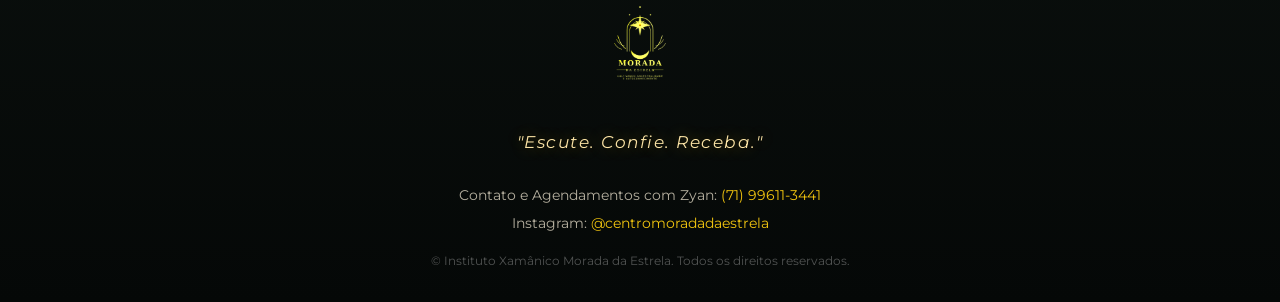
==== commit 1795fc23: "links" ====
--- a/index.html
+++ b/index.html
@@ -34,13 +34,14 @@
 
             <nav>
                 <ul>
-                    <li><a href="../index.html">Início</a></li>
-                    <li><a href="/paginas/medicinas-da-floresta.html">Medicinas da Floresta</a></li>
-                    <li><a href="/paginas/breathwork.html">Breathwork</a></li>
-                    <li><a href="/paginas/culto-ancestral.html">Culto Ancestral</a></li>
-                    <li><a href="/paginas/jogo-de-buzios.html">Jogo de Búzios</a></li>
-                    <li><a href="/paginas/galeria.html" class="active">Galeria de fotos</a></li>
-                    <li><a href="/paginas/contato.html">Contato</a></li>
+                    <!-- CORRIGIDO: Como estamos na raiz, o Início aponta para ele mesmo sem '../' -->
+                    <li><a href="index.html" class="active">Início</a></li>
+                    <li><a href="paginas/medicinas-da-floresta.html">Medicinas da Floresta</a></li>
+                    <li><a href="paginas/breathwork.html">Breathwork</a></li>
+                    <li><a href="paginas/culto-ancestral.html">Culto Ancestral</a></li>
+                    <li><a href="paginas/jogo-de-buzios.html">Jogo de Búzios</a></li>
+                    <li><a href="paginas/galeria.html">Galeria de fotos</a></li>
+                    <li><a href="paginas/contato.html">Contato</a></li>
                 </ul>
             </nav>
         </div>
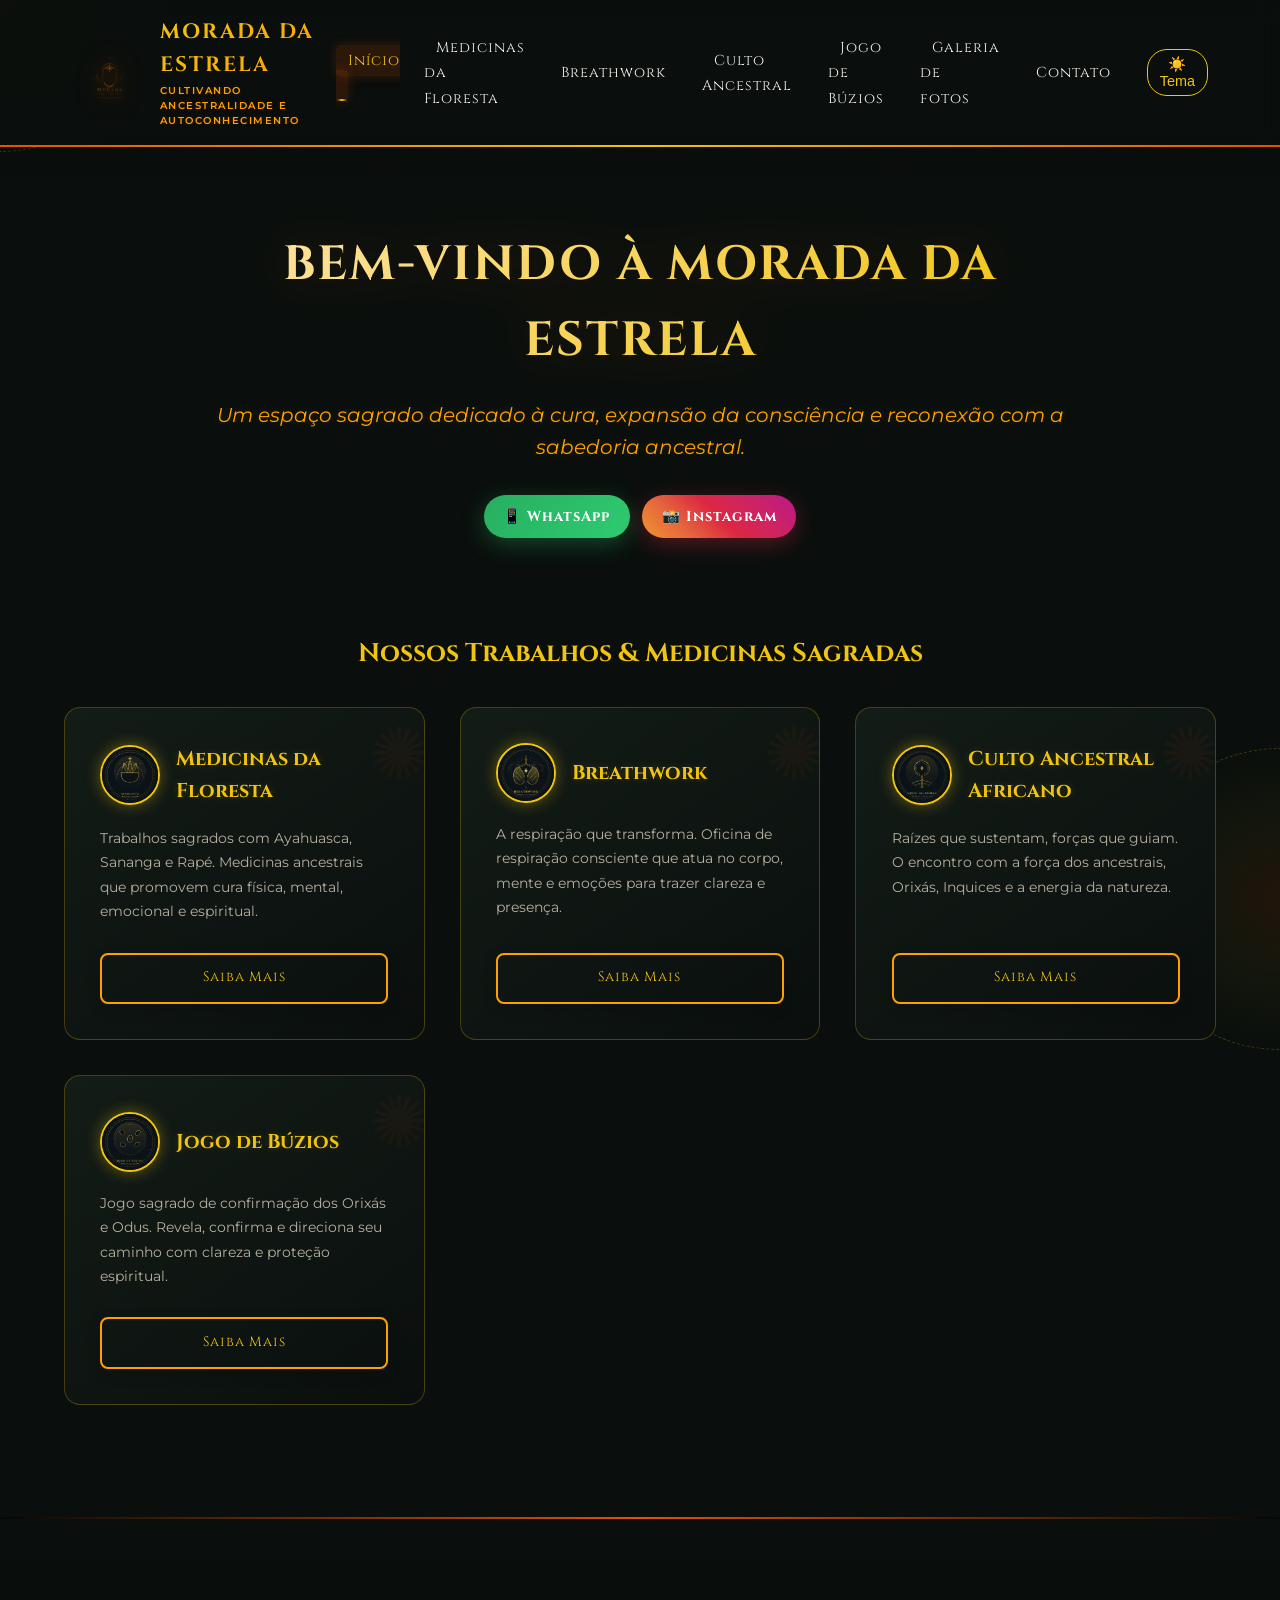
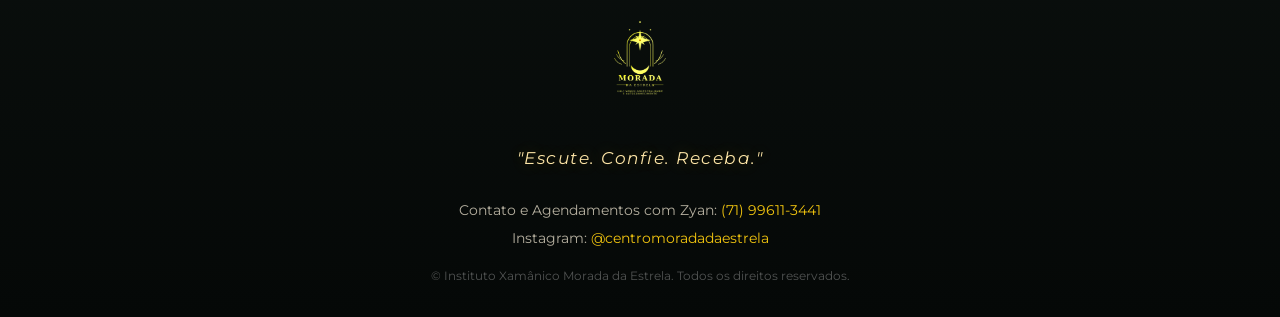
==== commit 11a7fd52: "opção de tema" ====
--- a/index.html
+++ b/index.html
@@ -42,6 +42,8 @@
                     <li><a href="paginas/jogo-de-buzios.html">Jogo de Búzios</a></li>
                     <li><a href="paginas/galeria.html">Galeria de fotos</a></li>
                     <li><a href="paginas/contato.html">Contato</a></li>
+                    <!-- Botão de Alternância de Tema -->
+                    <li><button id="theme-toggle" aria-label="Alternar Tema">☀️ Tema</button></li>
                 </ul>
             </nav>
         </div>
--- a/css/style.css
+++ b/css/style.css
@@ -1,5 +1,8 @@
-/* Estilos Gerais - Instituto Xamânico Morada da Estrela */
+/* ==========================================
+    ESTILOS GERAIS E VARIÁVEIS DE TEMA
+   ========================================== */
 :root {
+    /* Tema Escuro Original (Padrão) */
     --color-bg: #0a0f0d;            /* Verde Floresta Noturno Profundo */
     --color-card: #131c17;          /* Verde Folha Sombrio Texturizado */
     --color-gold: #f1c40f;          /* Dourado Solar Vibrante */
@@ -11,8 +14,34 @@
     --color-muted: #b5af9f;         /* Cinza Esverdeado Suave */
     --color-accent: #1b382b;        /* Verde Esmeralda Ancestral */
     --color-whatsapp: #27ae60;      /* Verde Natural Vivo */
+    --header-bg: rgba(10, 15, 13, 0.9);
+    --footer-gradient-top: #050807;
+    --footer-gradient-bottom: #0a0f0d;
+    --info-box-bg: rgba(10, 15, 13, 0.85);
+    --info-box-hover-bg: rgba(15, 24, 20, 0.95);
+    
     --font-heading: 'Cinzel', 'Georgia', serif;
     --font-body: 'Montserrat', sans-serif;
+}
+
+/* Definição das cores para o Tema Claro */
+body.light-theme {
+    --color-bg: #f4f6f4;            /* Fundo claro esverdeado suave */
+    --color-card: #ffffff;          /* Fundo dos cards branco limpo */
+    --color-gold: #c29b0b;          /* Dourado ajustado para melhor contraste */
+    --color-gold-light: #a67c00;    /* Dourado escuro para leitura */
+    --color-fire: #d35400;          /* Laranja fogo adaptado */
+    --color-terracotta: #b9380f;    /* Terracota ajustado */
+    --color-ochre: #d68910;         /* Ocre adaptado */
+    --color-text: #1a2621;          /* Texto escuro/floresta para excelente leitura */
+    --color-muted: #55635b;         /* Cinza esverdeado escuro */
+    --color-accent: #d0e1d4;        /* Verde claro de destaque */
+    --color-whatsapp: #27ae60;
+    --header-bg: rgba(244, 246, 244, 0.95);
+    --footer-gradient-top: #e2e8e4;
+    --footer-gradient-bottom: #f4f6f4;
+    --info-box-bg: rgba(255, 255, 255, 0.9);
+    --info-box-hover-bg: rgba(240, 245, 241, 1);
 }
 
 * {
@@ -64,17 +93,25 @@
     font-family: var(--font-body);
     line-height: 1.6;
     
-    /* IMAGEM DO CÉU ESTRELADO DE FUNDO COM FILTRO DE ESCURECIMENTO */
+    /* IMAGEM DO CÉU ESTRELADO DE FUNDO COM FILTRO ADAPTATIVO AO TEMA */
     background-image: 
         radial-gradient(circle at 50% 50%, rgba(10, 15, 13, 0.65) 0%, rgba(10, 15, 13, 0.92) 100%),
         url('https://images.unsplash.com/photo-1506703719100-a0f3a48c0f86?q=80&w=1920&auto=format&fit=crop');
     
     background-size: cover;
     background-position: center;
-    background-attachment: fixed; /* Efeito imersivo fixed ao rolar */
+    background-attachment: fixed;
     min-height: 100vh;
     overflow-x: hidden;
     position: relative;
+    transition: background-color 0.4s ease, color 0.4s ease;
+}
+
+/* Ajuste sutil na imagem de fundo para o Tema Claro não ficar excessivamente escuro */
+body.light-theme {
+    background-image: 
+        radial-gradient(circle at 50% 50%, rgba(244, 246, 244, 0.85) 0%, rgba(220, 225, 220, 0.95) 100%),
+        url('https://images.unsplash.com/photo-1506703719100-a0f3a48c0f86?q=80&w=1920&auto=format&fit=crop');
 }
 
 /* Mandalas Animadas nas Bordas da Página */
@@ -152,14 +189,14 @@
     HEADER & NAVEGAÇÃO INTERATIVA
    ========================================== */
 header {
-    background-color: rgba(10, 15, 13, 0.9);
+    background-color: var(--header-bg);
     border-bottom: 2px solid transparent;
     border-image: linear-gradient(90deg, var(--color-fire), var(--color-gold), var(--color-fire)) 1;
     position: sticky;
     top: 0;
     z-index: 1000;
     backdrop-filter: blur(10px);
-    box-shadow: 0 4px 25px rgba(0, 0, 0, 0.8);
+    box-shadow: 0 4px 25px rgba(0, 0, 0, 0.15);
     transition: all 0.4s ease;
 }
 
@@ -209,13 +246,14 @@
     letter-spacing: 1.5px;
     text-transform: uppercase;
     font-weight: 600;
-    text-shadow: 0 0 5px rgba(230, 81, 0, 0.4);
+    text-shadow: 0 0 5px rgba(230, 81, 0, 0.2);
 }
 
 nav ul {
     display: flex;
     list-style: none;
     gap: 1.5rem;
+    align-items: center;
 }
 
 nav a {
@@ -239,7 +277,7 @@
 nav a.active {
     color: var(--color-gold);
     background: rgba(230, 81, 0, 0.15);
-    box-shadow: 0 0 12px rgba(230, 81, 0, 0.3);
+    box-shadow: 0 0 12px rgba(230, 81, 0, 0.2);
 }
 
 nav a.active::after {
@@ -250,6 +288,27 @@
     width: 80%;
     height: 2px;
     background: linear-gradient(90deg, transparent, var(--color-gold), transparent);
+}
+
+/* Estilo do Botão de Alternância de Tema no Menu */
+#theme-toggle {
+    background: transparent;
+    border: 1px solid var(--color-gold);
+    color: var(--color-gold);
+    padding: 6px 12px;
+    border-radius: 20px;
+    cursor: pointer;
+    font-size: 0.9rem;
+    transition: all 0.3s ease;
+    display: flex;
+    align-items: center;
+    justify-content: center;
+}
+
+#theme-toggle:hover {
+    background: var(--color-gold);
+    color: #000;
+    transform: scale(1.05);
 }
 
 /* Botão Menu Hambúrguer (Mobile) Animado */
@@ -310,7 +369,7 @@
     margin-bottom: 1.2rem;
     letter-spacing: 2px;
     animation: textShimmer 5s ease infinite;
-    filter: drop-shadow(0 0 25px rgba(230, 81, 0, 0.3));
+    filter: drop-shadow(0 0 25px rgba(230, 81, 0, 0.2));
 }
 
 .hero p.tagline {
@@ -338,7 +397,7 @@
 }
 
 .card {
-    background: linear-gradient(145deg, var(--color-card) 0%, #0d1712 100%);
+    background: linear-gradient(145deg, var(--color-card) 0%, var(--color-bg) 100%);
     border: 1px solid rgba(241, 196, 15, 0.25);
     border-radius: 16px;
     padding: 2.2rem;
@@ -365,7 +424,7 @@
 .card:hover {
     transform: translateY(-10px) scale(1.02);
     border-color: var(--color-fire);
-    box-shadow: 0 15px 35px rgba(230, 81, 0, 0.35), inset 0 0 20px rgba(241, 196, 15, 0.15);
+    box-shadow: 0 15px 35px rgba(230, 81, 0, 0.3), inset 0 0 20px rgba(241, 196, 15, 0.1);
 }
 
 .card:hover::before {
@@ -391,7 +450,7 @@
     color: var(--color-gold);
     margin: 0;
     font-size: 1.25rem;
-    text-shadow: 0 0 8px rgba(241, 196, 15, 0.3);
+    text-shadow: 0 0 8px rgba(241, 196, 15, 0.2);
     transition: color 0.3s ease;
 }
 
@@ -424,7 +483,7 @@
     position: relative;
     overflow: hidden;
     transition: all 0.4s cubic-bezier(0.25, 1, 0.5, 1);
-    box-shadow: 0 4px 15px rgba(0, 0, 0, 0.3);
+    box-shadow: 0 4px 15px rgba(0, 0, 0, 0.15);
 }
 
 .btn::before {
@@ -446,7 +505,7 @@
     background: linear-gradient(135deg, var(--color-fire), var(--color-terracotta));
     border-color: var(--color-fire);
     color: #fff;
-    box-shadow: 0 6px 22px rgba(230, 81, 0, 0.6);
+    box-shadow: 0 6px 22px rgba(230, 81, 0, 0.5);
     transform: translateY(-3px) scale(1.02);
 }
 
@@ -462,7 +521,7 @@
     padding: 1rem 2.2rem;
     font-size: 1rem;
     border-radius: 35px;
-    box-shadow: 0 6px 22px rgba(39, 174, 96, 0.45);
+    box-shadow: 0 6px 22px rgba(39, 174, 96, 0.35);
     text-decoration: none;
     transition: all 0.3s cubic-bezier(0.175, 0.885, 0.32, 1.275);
 }
@@ -471,7 +530,7 @@
     background: linear-gradient(135deg, #219653, #27ae60);
     color: #fff;
     transform: scale(1.06) translateY(-2px);
-    box-shadow: 0 10px 30px rgba(39, 174, 96, 0.7);
+    box-shadow: 0 10px 30px rgba(39, 174, 96, 0.6);
 }
 
 .btn-instagram {
@@ -486,14 +545,14 @@
     padding: 1rem 2.2rem;
     font-size: 1rem;
     border-radius: 35px;
-    box-shadow: 0 6px 22px rgba(220, 39, 67, 0.45);
+    box-shadow: 0 6px 22px rgba(220, 39, 67, 0.35);
     text-decoration: none;
     transition: all 0.3s cubic-bezier(0.175, 0.885, 0.32, 1.275);
 }
 
 .btn-instagram:hover {
     transform: scale(1.06) translateY(-2px);
-    box-shadow: 0 10px 30px rgba(220, 39, 67, 0.7);
+    box-shadow: 0 10px 30px rgba(220, 39, 67, 0.6);
     color: #ffffff;
 }
 
@@ -501,15 +560,15 @@
     SEÇÕES DE CONTEÚDO E INFO-BOXES
    ========================================== */
 .content-section {
-    background: linear-gradient(145deg, var(--color-card) 0%, #0d1712 100%);
+    background: linear-gradient(145deg, var(--color-card) 0%, var(--color-bg) 100%);
     border: 1px solid rgba(230, 81, 0, 0.3);
     border-radius: 16px;
     padding: 3rem;
     margin-bottom: 2.5rem;
     position: relative;
     overflow: hidden;
-    box-shadow: 0 10px 35px rgba(0, 0, 0, 0.6);
-    transition: transform 0.3s ease, box-shadow 0.3s ease;
+    box-shadow: 0 10px 35px rgba(0, 0, 0, 0.2);
+    transition: transform 0.3s ease, box-shadow 0.3s ease, background 0.4s ease;
 }
 
 .content-section:hover {
@@ -533,7 +592,7 @@
     border-bottom: 2px solid rgba(230, 81, 0, 0.4);
     padding-bottom: 0.8rem;
     margin-bottom: 1.8rem;
-    text-shadow: 0 0 10px rgba(241, 196, 15, 0.3);
+    text-shadow: 0 0 10px rgba(241, 196, 15, 0.2);
 }
 
 .info-grid {
@@ -544,19 +603,19 @@
 }
 
 .info-box {
-    background: rgba(10, 15, 13, 0.85);
+    background: var(--info-box-bg);
     padding: 1.8rem;
     border-left: 4px solid var(--color-fire);
     border-radius: 8px;
     transition: all 0.4s cubic-bezier(0.165, 0.84, 0.44, 1);
-    box-shadow: 0 4px 15px rgba(0, 0, 0, 0.4);
+    box-shadow: 0 4px 15px rgba(0, 0, 0, 0.15);
 }
 
 .info-box:hover {
     transform: translateX(8px) translateY(-3px);
     border-left-color: var(--color-gold);
-    background: rgba(15, 24, 20, 0.95);
-    box-shadow: -8px 5px 25px rgba(230, 81, 0, 0.25);
+    background: var(--info-box-hover-bg);
+    box-shadow: -8px 5px 25px rgba(230, 81, 0, 0.2);
 }
 
 .info-box h3, .info-box h4 {
@@ -566,7 +625,7 @@
     display: flex;
     align-items: center;
     gap: 0.6rem;
-    text-shadow: 0 0 5px rgba(255, 160, 0, 0.3);
+    text-shadow: 0 0 5px rgba(255, 160, 0, 0.2);
 }
 
 .info-box p {
@@ -584,8 +643,9 @@
     border-top: 2px solid transparent;
     border-image: linear-gradient(90deg, transparent, var(--color-fire), transparent) 1;
     margin-top: 5rem;
-    background: linear-gradient(to top, #050807, #0a0f0d);
+    background: linear-gradient(to top, var(--footer-gradient-top), var(--footer-gradient-bottom));
     position: relative;
+    transition: background 0.4s ease;
 }
 
 .footer-quote {
@@ -594,7 +654,7 @@
     margin-bottom: 1.8rem;
     font-size: 1.2rem;
     letter-spacing: 1.5px;
-    text-shadow: 0 0 15px rgba(241, 196, 15, 0.4);
+    text-shadow: 0 0 15px rgba(241, 196, 15, 0.3);
     animation: fireSparkle 3s ease-in-out infinite;
 }
 
@@ -628,16 +688,16 @@
         top: 100%;
         left: 0;
         width: 100%;
-        background-color: rgba(10, 15, 13, 0.98);
+        background-color: var(--header-bg);
         border-bottom: 2px solid var(--color-fire);
         max-height: 0;
         overflow: hidden;
         transition: max-height 0.4s ease-in-out;
-        box-shadow: 0 15px 30px rgba(0, 0, 0, 0.9);
+        box-shadow: 0 15px 30px rgba(0, 0, 0, 0.5);
     }
 
     nav.active {
-        max-height: 350px;
+        max-height: 380px;
     }
 
     nav ul {
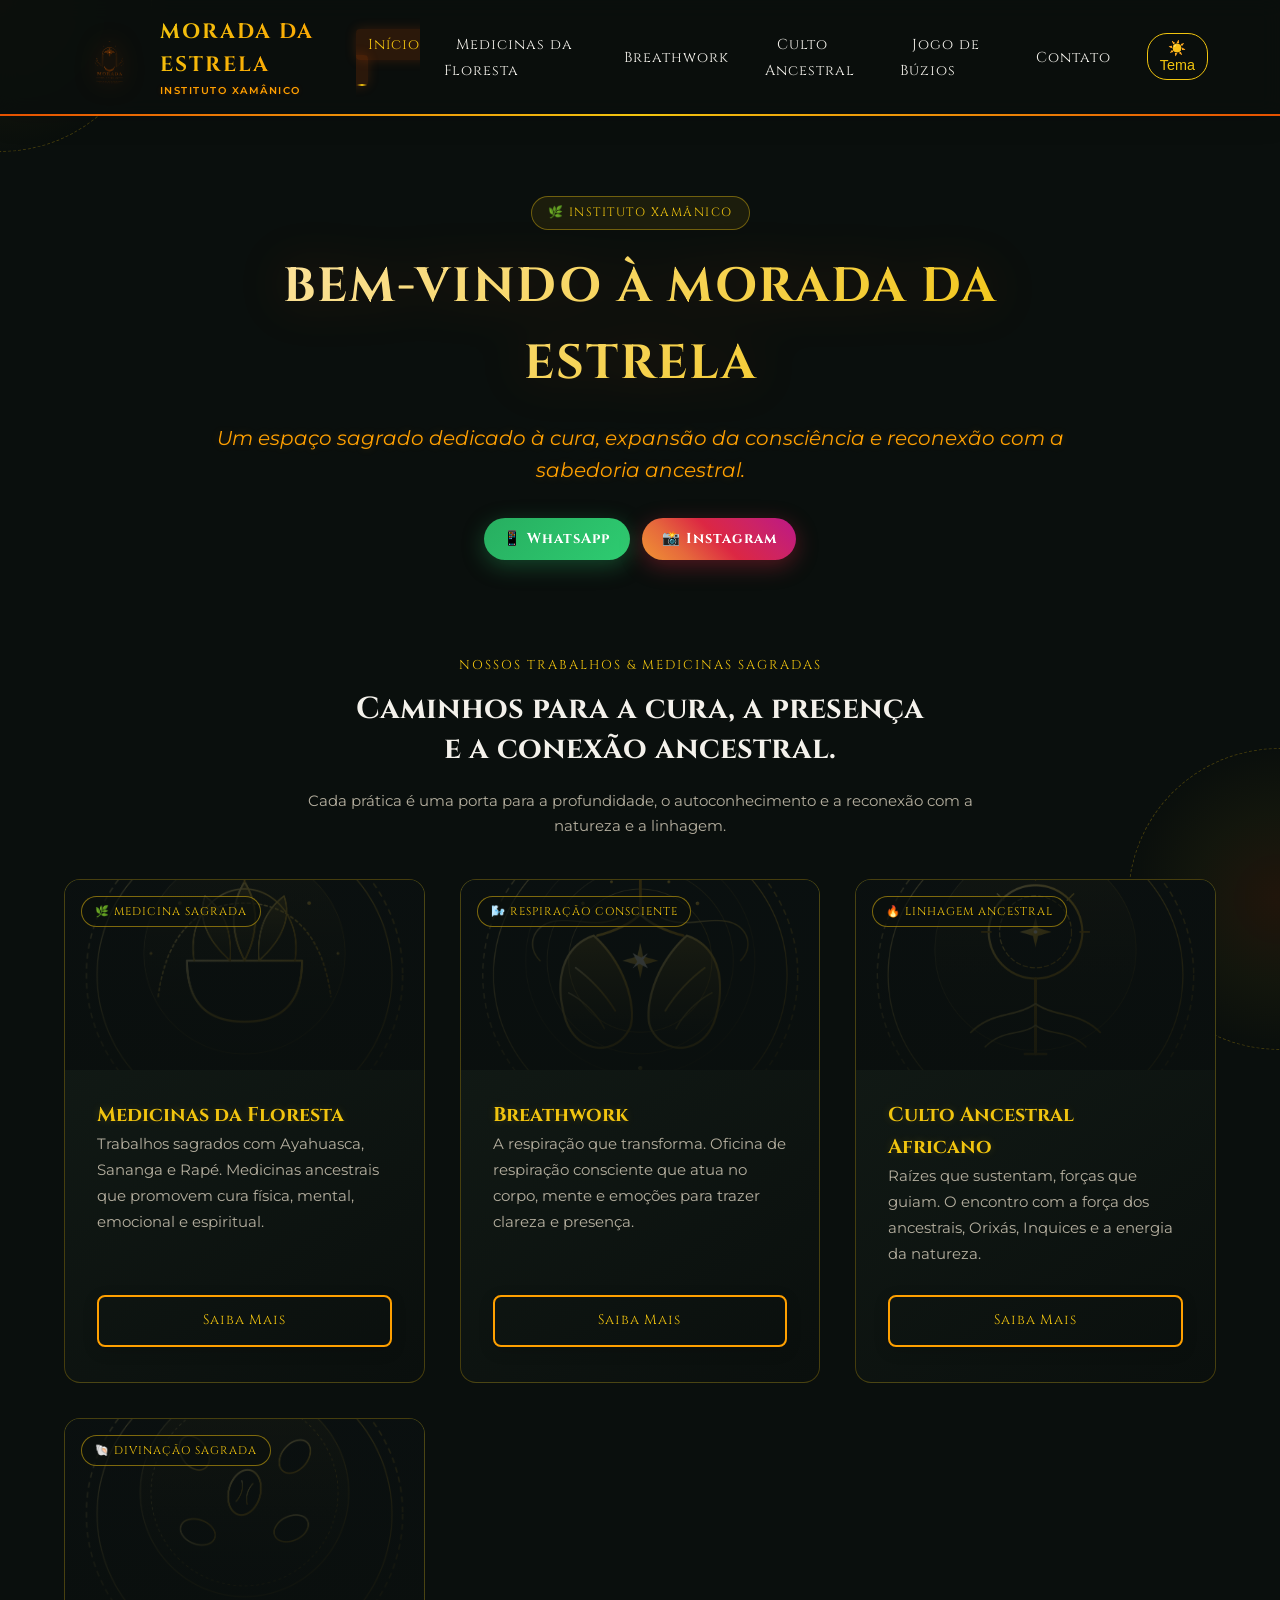
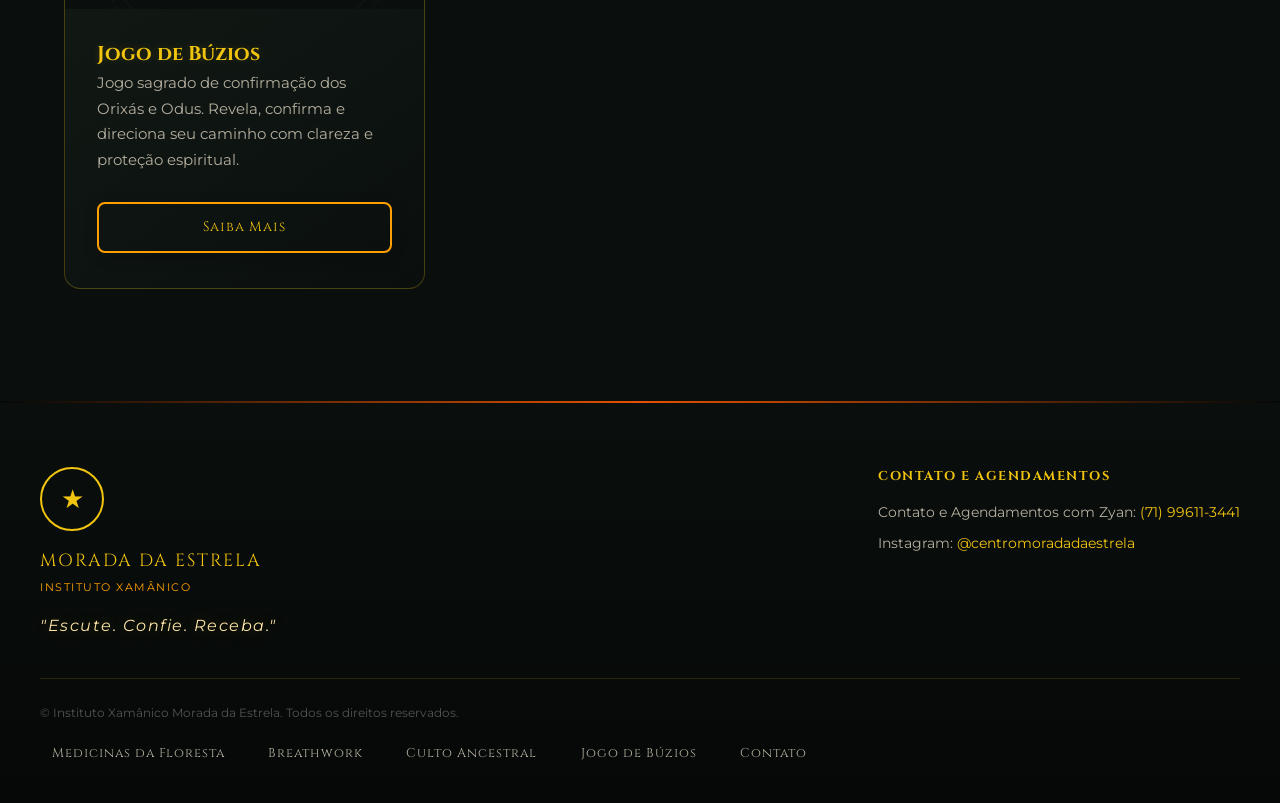
==== commit 1386c3bc: "index" ====
--- a/index.html
+++ b/index.html
@@ -21,7 +21,7 @@
                     <img src="assets/imagens/logo.png" alt="Logo Morada da Estrela" class="header-logo">
                     <div class="logo-text">
                         <span class="logo-title">MORADA DA ESTRELA</span>
-                        <span class="logo-subtitle">Cultivando Ancestralidade e Autoconhecimento</span>
+                        <span class="logo-subtitle">Instituto Xamânico</span>
                     </div>
                 </a>
             </div>
@@ -40,7 +40,6 @@
                     <li><a href="paginas/breathwork.html">Breathwork</a></li>
                     <li><a href="paginas/culto-ancestral.html">Culto Ancestral</a></li>
                     <li><a href="paginas/jogo-de-buzios.html">Jogo de Búzios</a></li>
-                    <li><a href="paginas/galeria.html">Galeria de fotos</a></li>
                     <li><a href="paginas/contato.html">Contato</a></li>
                     <!-- Botão de Alternância de Tema -->
                     <li><button id="theme-toggle" aria-label="Alternar Tema">☀️ Tema</button></li>
@@ -51,6 +50,7 @@
 
     <main>
         <section class="hero">
+            <span class="hero-badge">🌿 Instituto Xamânico</span>
             <h1>BEM-VINDO À MORADA DA ESTRELA</h1>
             <p class="tagline">Um espaço sagrado dedicado à cura, expansão da consciência e reconexão com a sabedoria
                 ancestral.</p>
@@ -68,81 +68,105 @@
         </section>
 
         <section class="container">
-            <h2
-                style="text-align: center; font-family: var(--font-heading); color: var(--color-gold); margin-bottom: 2rem; font-size: 1.6rem;">
-                Nossos Trabalhos & Medicinas Sagradas</h2>
+            <div class="section-heading">
+                <span class="section-label">Nossos Trabalhos & Medicinas Sagradas</span>
+                <h2>Caminhos para a cura, a presença<br>e a conexão ancestral.</h2>
+                <p class="section-subtitle">Cada prática é uma porta para a profundidade, o autoconhecimento e a
+                    reconexão com a natureza e a linhagem.</p>
+            </div>
 
             <div class="grid">
                 <div class="card">
-                    <div>
-                        <div class="card-header">
-                            <img src="assets/icones/ayahuasca.png" alt="Medicinas da Floresta" class="card-thumb">
+                    <div class="card-media card-media-ayahuasca">
+                        <span class="card-tag">🌿 Medicina Sagrada</span>
+                    </div>
+                    <div class="card-body">
+                        <div>
                             <h3>Medicinas da Floresta</h3>
+                            <p>Trabalhos sagrados com Ayahuasca, Sananga e Rapé. Medicinas
+                                ancestrais que promovem cura física, mental, emocional e espiritual.</p>
                         </div>
-                        <p style="font-size: 0.9rem;">Trabalhos sagrados com Ayahuasca, Sananga e Rapé. Medicinas
-                            ancestrais que promovem cura física, mental, emocional e espiritual.</p>
+                        <a href="paginas/medicinas-da-floresta.html" class="btn">Saiba Mais</a>
                     </div>
-                    <a href="paginas/medicinas-da-floresta.html" class="btn">Saiba Mais</a>
                 </div>
 
                 <div class="card">
-                    <div>
-                        <div class="card-header">
-                            <img src="assets/icones/breathwork.png" alt="Breathwork" class="card-thumb">
+                    <div class="card-media card-media-breathwork">
+                        <span class="card-tag">🌬️ Respiração Consciente</span>
+                    </div>
+                    <div class="card-body">
+                        <div>
                             <h3>Breathwork</h3>
+                            <p>A respiração que transforma. Oficina de respiração consciente que
+                                atua no corpo, mente e emoções para trazer clareza e presença.</p>
                         </div>
-                        <p style="font-size: 0.9rem;">A respiração que transforma. Oficina de respiração consciente que
-                            atua no corpo, mente e emoções para trazer clareza e presença.</p>
+                        <a href="paginas/breathwork.html" class="btn">Saiba Mais</a>
                     </div>
-                    <a href="paginas/breathwork.html" class="btn">Saiba Mais</a>
                 </div>
 
                 <div class="card">
-                    <div>
-                        <div class="card-header">
-                            <img src="assets/icones/culto.png" alt="Culto Ancestral Africano" class="card-thumb">
+                    <div class="card-media card-media-culto">
+                        <span class="card-tag">🔥 Linhagem Ancestral</span>
+                    </div>
+                    <div class="card-body">
+                        <div>
                             <h3>Culto Ancestral Africano</h3>
+                            <p>Raízes que sustentam, forças que guiam. O encontro com a força dos
+                                ancestrais, Orixás, Inquices e a energia da natureza.</p>
                         </div>
-                        <p style="font-size: 0.9rem;">Raízes que sustentam, forças que guiam. O encontro com a força dos
-                            ancestrais, Orixás, Inquices e a energia da natureza.</p>
+                        <a href="paginas/culto-ancestral.html" class="btn">Saiba Mais</a>
                     </div>
-                    <a href="paginas/culto-ancestral.html" class="btn">Saiba Mais</a>
                 </div>
 
                 <div class="card">
-                    <div>
-                        <div class="card-header">
-                            <img src="assets/icones/buzios.png" alt="Jogo de Búzios" class="card-thumb">
+                    <div class="card-media card-media-buzios">
+                        <span class="card-tag">🐚 Divinação Sagrada</span>
+                    </div>
+                    <div class="card-body">
+                        <div>
                             <h3>Jogo de Búzios</h3>
+                            <p>Jogo sagrado de confirmação dos Orixás e Odus. Revela, confirma e
+                                direciona seu caminho com clareza e proteção espiritual.</p>
                         </div>
-                        <p style="font-size: 0.9rem;">Jogo sagrado de confirmação dos Orixás e Odus. Revela, confirma e
-                            direciona seu caminho com clareza e proteção espiritual.</p>
+                        <a href="paginas/jogo-de-buzios.html" class="btn">Saiba Mais</a>
                     </div>
-                    <a href="paginas/jogo-de-buzios.html" class="btn">Saiba Mais</a>
                 </div>
             </div>
         </section>
     </main>
 
     <footer>
-        <div style="margin-bottom: 1.5rem;">
-            <img src="assets/imagens/logo.png" alt="Logo Morada da Estrela"
-                style="width: 130px; height: 130px; object-fit: contain; filter: invert(100%) sepia(100%) saturate(400%) hue-rotate(5deg) brightness(110%);">
+        <div class="footer-container">
+            <div class="footer-brand">
+                <div class="footer-emblem">★</div>
+                <p class="footer-title">MORADA DA ESTRELA</p>
+                <p class="footer-subtitle">Instituto Xamânico</p>
+                <p class="footer-quote">"Escute. Confie. Receba."</p>
+            </div>
+
+            <div class="footer-contact">
+                <h4>Contato e Agendamentos</h4>
+                <p>
+                    Contato e Agendamentos com Zyan:
+                    <a href="https://wa.me/5571996113441" target="_blank">(71) 99611-3441</a>
+                </p>
+                <p>
+                    Instagram:
+                    <a href="https://www.instagram.com/centromoradadaestrela" target="_blank">@centromoradadaestrela</a>
+                </p>
+            </div>
         </div>
 
-        <p class="footer-quote" style="font-size: 1.05rem;">"Escute. Confie. Receba."</p>
-        <p style="color: var(--color-muted); font-size: 0.85rem;">
-            Contato e Agendamentos com Zyan:
-            <a href="https://wa.me/5571996113441" style="color: var(--color-gold); text-decoration: none;"
-                target="_blank">(71) 99611-3441</a>
-        </p>
-        <p style="color: var(--color-muted); font-size: 0.85rem; margin-top: 0.4rem;">
-            Instagram:
-            <a href="https://www.instagram.com/centromoradadaestrela"
-                style="color: var(--color-gold); text-decoration: none;" target="_blank">@centromoradadaestrela</a>
-        </p>
-        <p style="color: rgba(255,255,255,0.3); font-size: 0.75rem; margin-top: 1rem;">&copy; Instituto Xamânico Morada
-            da Estrela. Todos os direitos reservados.</p>
+        <div class="footer-bottom">
+            <p class="footer-copy">&copy; Instituto Xamânico Morada da Estrela. Todos os direitos reservados.</p>
+            <nav class="footer-links">
+                <a href="paginas/medicinas-da-floresta.html">Medicinas da Floresta</a>
+                <a href="paginas/breathwork.html">Breathwork</a>
+                <a href="paginas/culto-ancestral.html">Culto Ancestral</a>
+                <a href="paginas/jogo-de-buzios.html">Jogo de Búzios</a>
+                <a href="paginas/contato.html">Contato</a>
+            </nav>
+        </div>
     </footer>
 
     <script src="js/main.js"></script>
--- a/css/style.css
+++ b/css/style.css
@@ -380,6 +380,56 @@
     text-shadow: 0 0 10px rgba(255, 160, 0, 0.2);
 }
 
+/* Selo acima do título do Hero */
+.hero-badge {
+    display: inline-flex;
+    align-items: center;
+    gap: 0.4rem;
+    padding: 0.4rem 1rem;
+    border: 1px solid rgba(241, 196, 15, 0.4);
+    border-radius: 30px;
+    background: rgba(241, 196, 15, 0.08);
+    color: var(--color-gold);
+    font-family: var(--font-heading);
+    font-size: 0.75rem;
+    letter-spacing: 1.5px;
+    text-transform: uppercase;
+    margin-bottom: 1.2rem;
+}
+
+/* ==========================================
+    CABEÇALHO DE SEÇÃO (rótulo + título + subtítulo)
+   ========================================== */
+.section-heading {
+    text-align: center;
+    max-width: 720px;
+    margin: 0 auto 2.5rem auto;
+}
+
+.section-label {
+    display: block;
+    font-family: var(--font-heading);
+    color: var(--color-gold);
+    font-size: 0.8rem;
+    letter-spacing: 2px;
+    text-transform: uppercase;
+    margin-bottom: 0.8rem;
+}
+
+.section-heading h2 {
+    font-family: var(--font-heading);
+    color: var(--color-text);
+    font-size: 1.9rem;
+    line-height: 1.3;
+    margin-bottom: 1.2rem;
+}
+
+.section-subtitle {
+    color: var(--color-muted);
+    font-size: 0.95rem;
+    line-height: 1.7;
+}
+
 /* ==========================================
     GRID & CARDS COM FLUTUAÇÃO E BRILHO VIVO
    ========================================== */
@@ -400,14 +450,62 @@
     background: linear-gradient(145deg, var(--color-card) 0%, var(--color-bg) 100%);
     border: 1px solid rgba(241, 196, 15, 0.25);
     border-radius: 16px;
-    padding: 2.2rem;
+    padding: 0;
     position: relative;
     overflow: hidden;
     transition: all 0.4s cubic-bezier(0.165, 0.84, 0.44, 1);
     display: flex;
     flex-direction: column;
+    justify-content: flex-start;
+    animation: magicalGlow 7s ease-in-out infinite;
+}
+
+/* Faixa de imagem no topo do card, com etiqueta */
+.card-media {
+    position: relative;
+    height: 190px;
+    background-size: cover;
+    background-position: center;
+    background-color: var(--color-accent);
+}
+
+.card-media::before {
+    content: '';
+    position: absolute;
+    inset: 0;
+    background: linear-gradient(180deg, rgba(10, 15, 13, 0.55) 0%, rgba(10, 15, 13, 0.85) 100%);
+}
+
+.card-media-ayahuasca { background-image: linear-gradient(rgba(10,15,13,0.5), rgba(10,15,13,0.5)), url('../assets/icones/ayahuasca.png'); }
+.card-media-breathwork { background-image: linear-gradient(rgba(10,15,13,0.5), rgba(10,15,13,0.5)), url('../assets/icones/breathwork.png'); }
+.card-media-culto { background-image: linear-gradient(rgba(10,15,13,0.5), rgba(10,15,13,0.5)), url('../assets/icones/culto.png'); }
+.card-media-buzios { background-image: linear-gradient(rgba(10,15,13,0.5), rgba(10,15,13,0.5)), url('../assets/icones/buzios.png'); }
+
+.card-tag {
+    position: absolute;
+    top: 1rem;
+    left: 1rem;
+    z-index: 1;
+    display: inline-flex;
+    align-items: center;
+    gap: 0.35rem;
+    padding: 0.35rem 0.8rem;
+    border-radius: 20px;
+    background: rgba(10, 15, 13, 0.6);
+    border: 1px solid rgba(241, 196, 15, 0.5);
+    color: var(--color-gold);
+    font-family: var(--font-heading);
+    font-size: 0.7rem;
+    letter-spacing: 1px;
+    text-transform: uppercase;
+}
+
+.card-body {
+    padding: 1.8rem 2rem 2.2rem;
+    display: flex;
+    flex-direction: column;
     justify-content: space-between;
-    animation: magicalGlow 7s ease-in-out infinite;
+    flex: 1;
 }
 
 .card::before {
@@ -656,6 +754,126 @@
     letter-spacing: 1.5px;
     text-shadow: 0 0 15px rgba(241, 196, 15, 0.3);
     animation: fireSparkle 3s ease-in-out infinite;
+}
+
+/* Rodapé em duas colunas (marca | contato) + barra inferior */
+.footer-container {
+    max-width: 1200px;
+    margin: 0 auto;
+    display: flex;
+    justify-content: space-between;
+    align-items: flex-start;
+    text-align: left;
+    gap: 2rem;
+    flex-wrap: wrap;
+    padding-bottom: 2.5rem;
+}
+
+.footer-brand {
+    display: flex;
+    flex-direction: column;
+    align-items: flex-start;
+}
+
+.footer-emblem {
+    width: 64px;
+    height: 64px;
+    border-radius: 50%;
+    border: 2px solid var(--color-gold);
+    display: flex;
+    align-items: center;
+    justify-content: center;
+    color: var(--color-gold);
+    font-size: 1.6rem;
+    margin-bottom: 1rem;
+}
+
+.footer-title {
+    font-family: var(--font-heading);
+    color: var(--color-gold);
+    letter-spacing: 2px;
+    font-size: 1.1rem;
+    margin-bottom: 0.2rem;
+}
+
+.footer-subtitle {
+    color: var(--color-ochre);
+    font-size: 0.7rem;
+    letter-spacing: 1.5px;
+    text-transform: uppercase;
+    margin-bottom: 1rem;
+}
+
+.footer-brand .footer-quote {
+    margin-bottom: 0;
+    font-size: 1rem;
+}
+
+.footer-contact h4 {
+    font-family: var(--font-heading);
+    color: var(--color-gold);
+    font-size: 0.8rem;
+    letter-spacing: 1.5px;
+    text-transform: uppercase;
+    margin-bottom: 0.8rem;
+}
+
+.footer-contact p {
+    color: var(--color-muted);
+    font-size: 0.9rem;
+    margin-bottom: 0.5rem;
+}
+
+.footer-contact a {
+    color: var(--color-gold);
+    text-decoration: none;
+}
+
+.footer-bottom {
+    max-width: 1200px;
+    margin: 0 auto;
+    padding-top: 1.5rem;
+    border-top: 1px solid rgba(241, 196, 15, 0.15);
+    display: flex;
+    justify-content: space-between;
+    align-items: center;
+    flex-wrap: wrap;
+    gap: 1rem;
+}
+
+.footer-copy {
+    color: rgba(255, 255, 255, 0.3);
+    font-size: 0.75rem;
+}
+
+.footer-links {
+    display: flex;
+    gap: 1.2rem;
+    flex-wrap: wrap;
+}
+
+.footer-links a {
+    color: var(--color-muted);
+    text-decoration: none;
+    font-size: 0.8rem;
+    transition: color 0.3s ease;
+}
+
+.footer-links a:hover {
+    color: var(--color-gold);
+}
+
+@media (max-width: 768px) {
+    .footer-container,
+    .footer-bottom {
+        flex-direction: column;
+        text-align: center;
+        align-items: center;
+    }
+
+    .footer-brand {
+        align-items: center;
+    }
 }
 
 /* ==========================================
@@ -733,4 +951,4 @@
     .info-grid {
         grid-template-columns: 1fr;
     }
-}+}
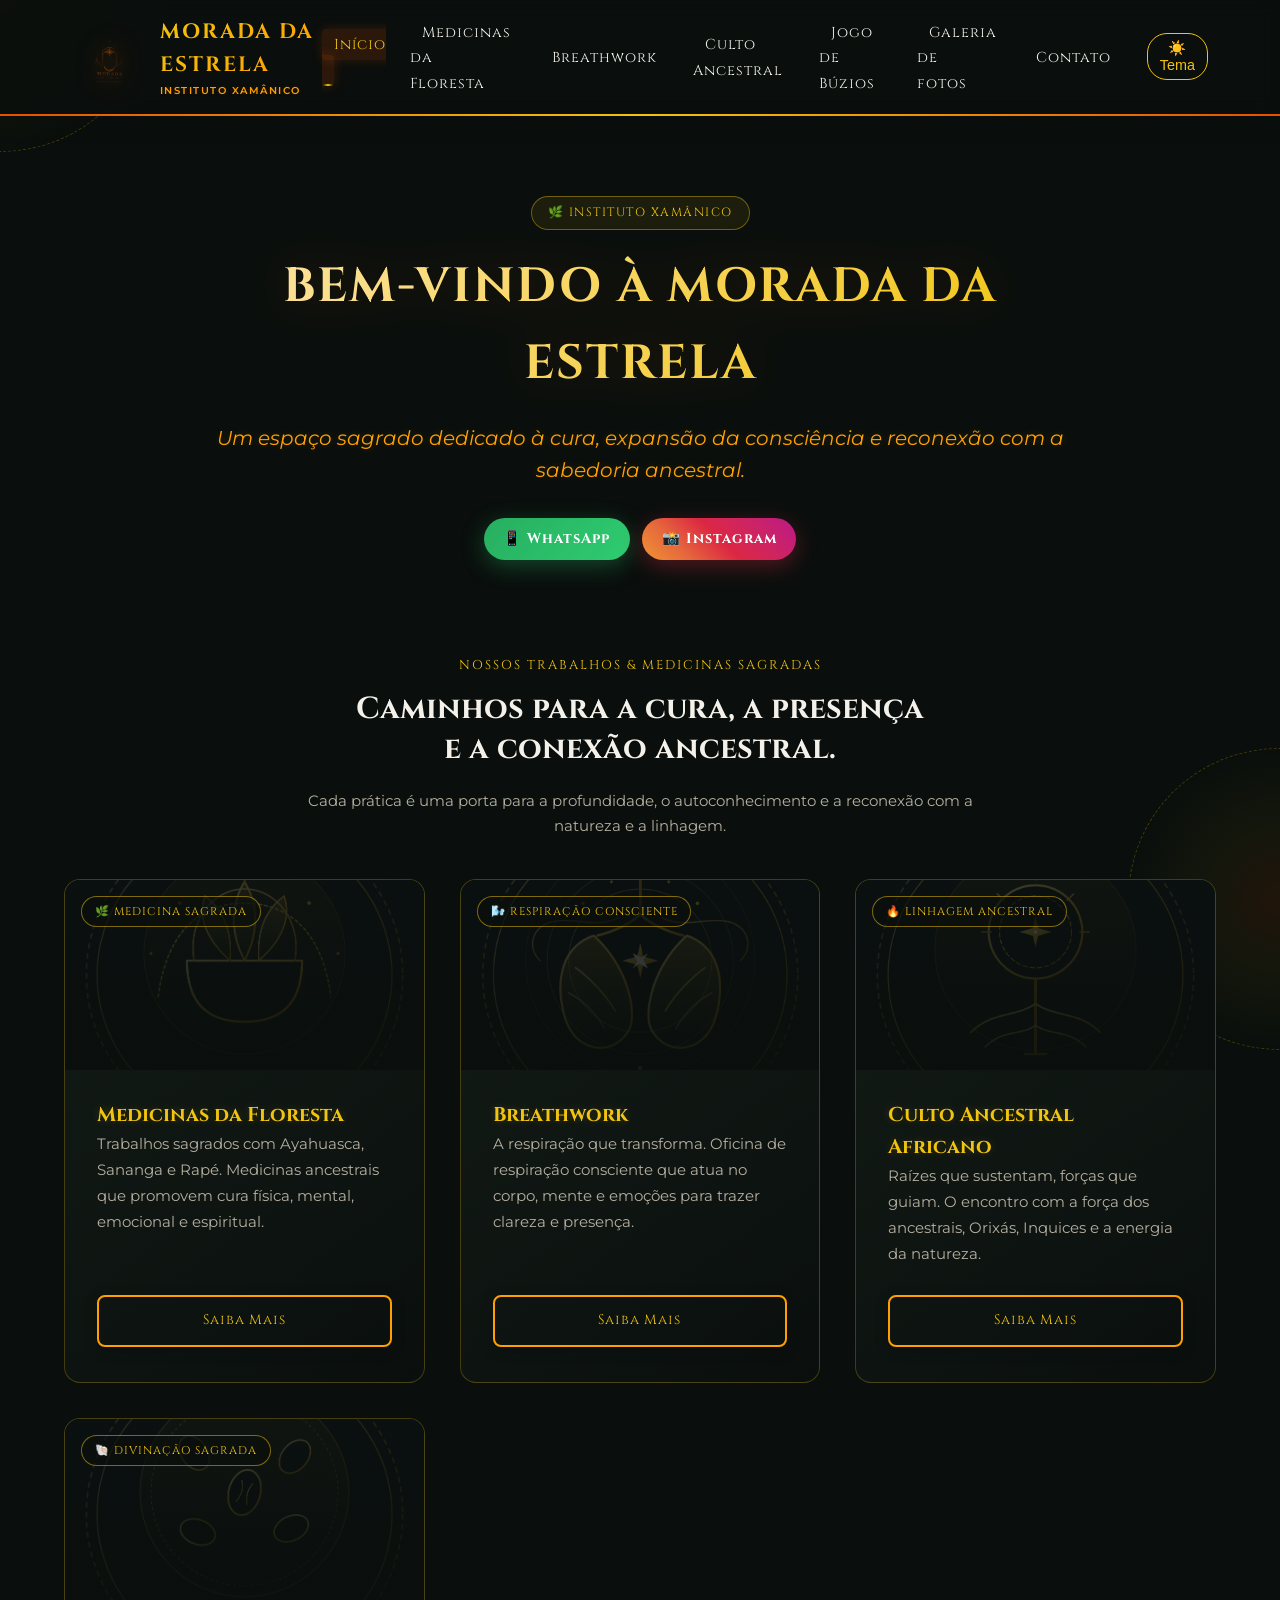
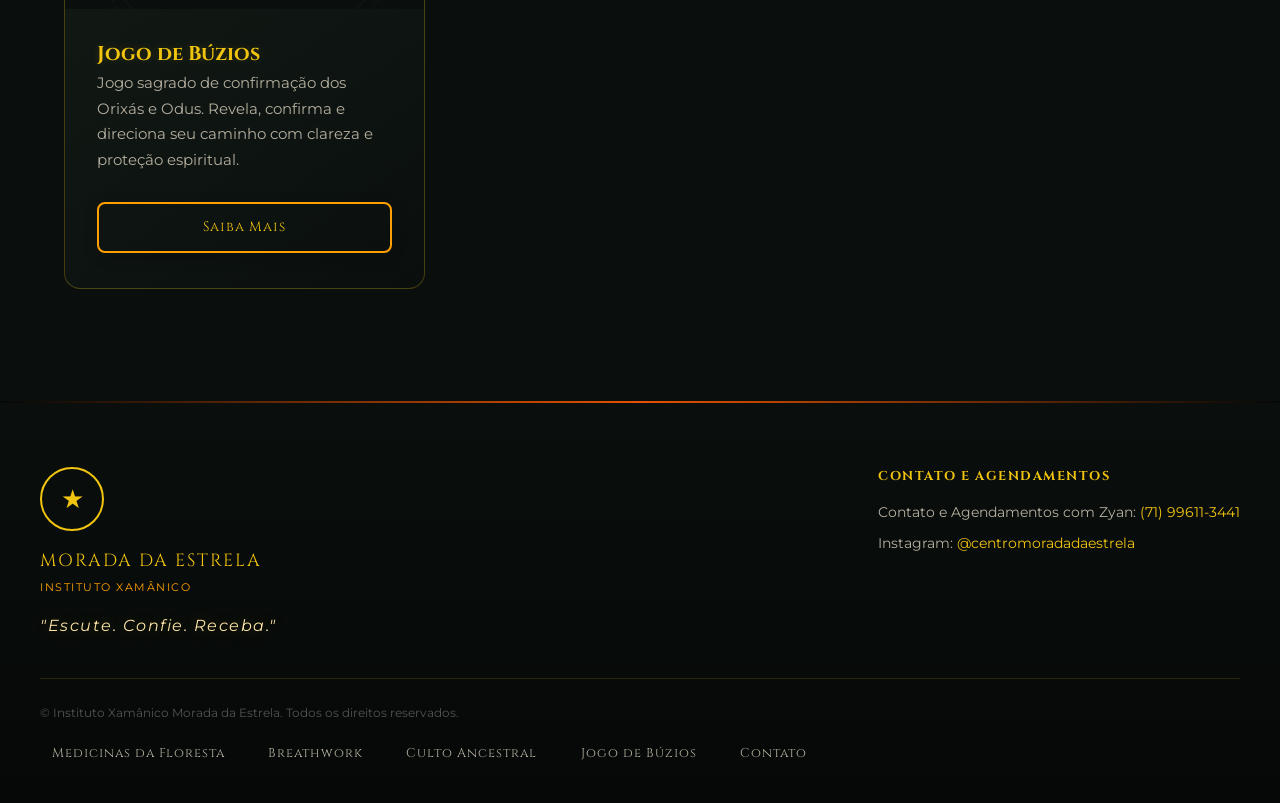
==== commit 83d61a76: "galeria de fotos" ====
--- a/index.html
+++ b/index.html
@@ -40,6 +40,7 @@
                     <li><a href="paginas/breathwork.html">Breathwork</a></li>
                     <li><a href="paginas/culto-ancestral.html">Culto Ancestral</a></li>
                     <li><a href="paginas/jogo-de-buzios.html">Jogo de Búzios</a></li>
+                    <li><a href="paginas/galeria.html">Galeria de fotos</a></li>
                     <li><a href="paginas/contato.html">Contato</a></li>
                     <!-- Botão de Alternância de Tema -->
                     <li><button id="theme-toggle" aria-label="Alternar Tema">☀️ Tema</button></li>
